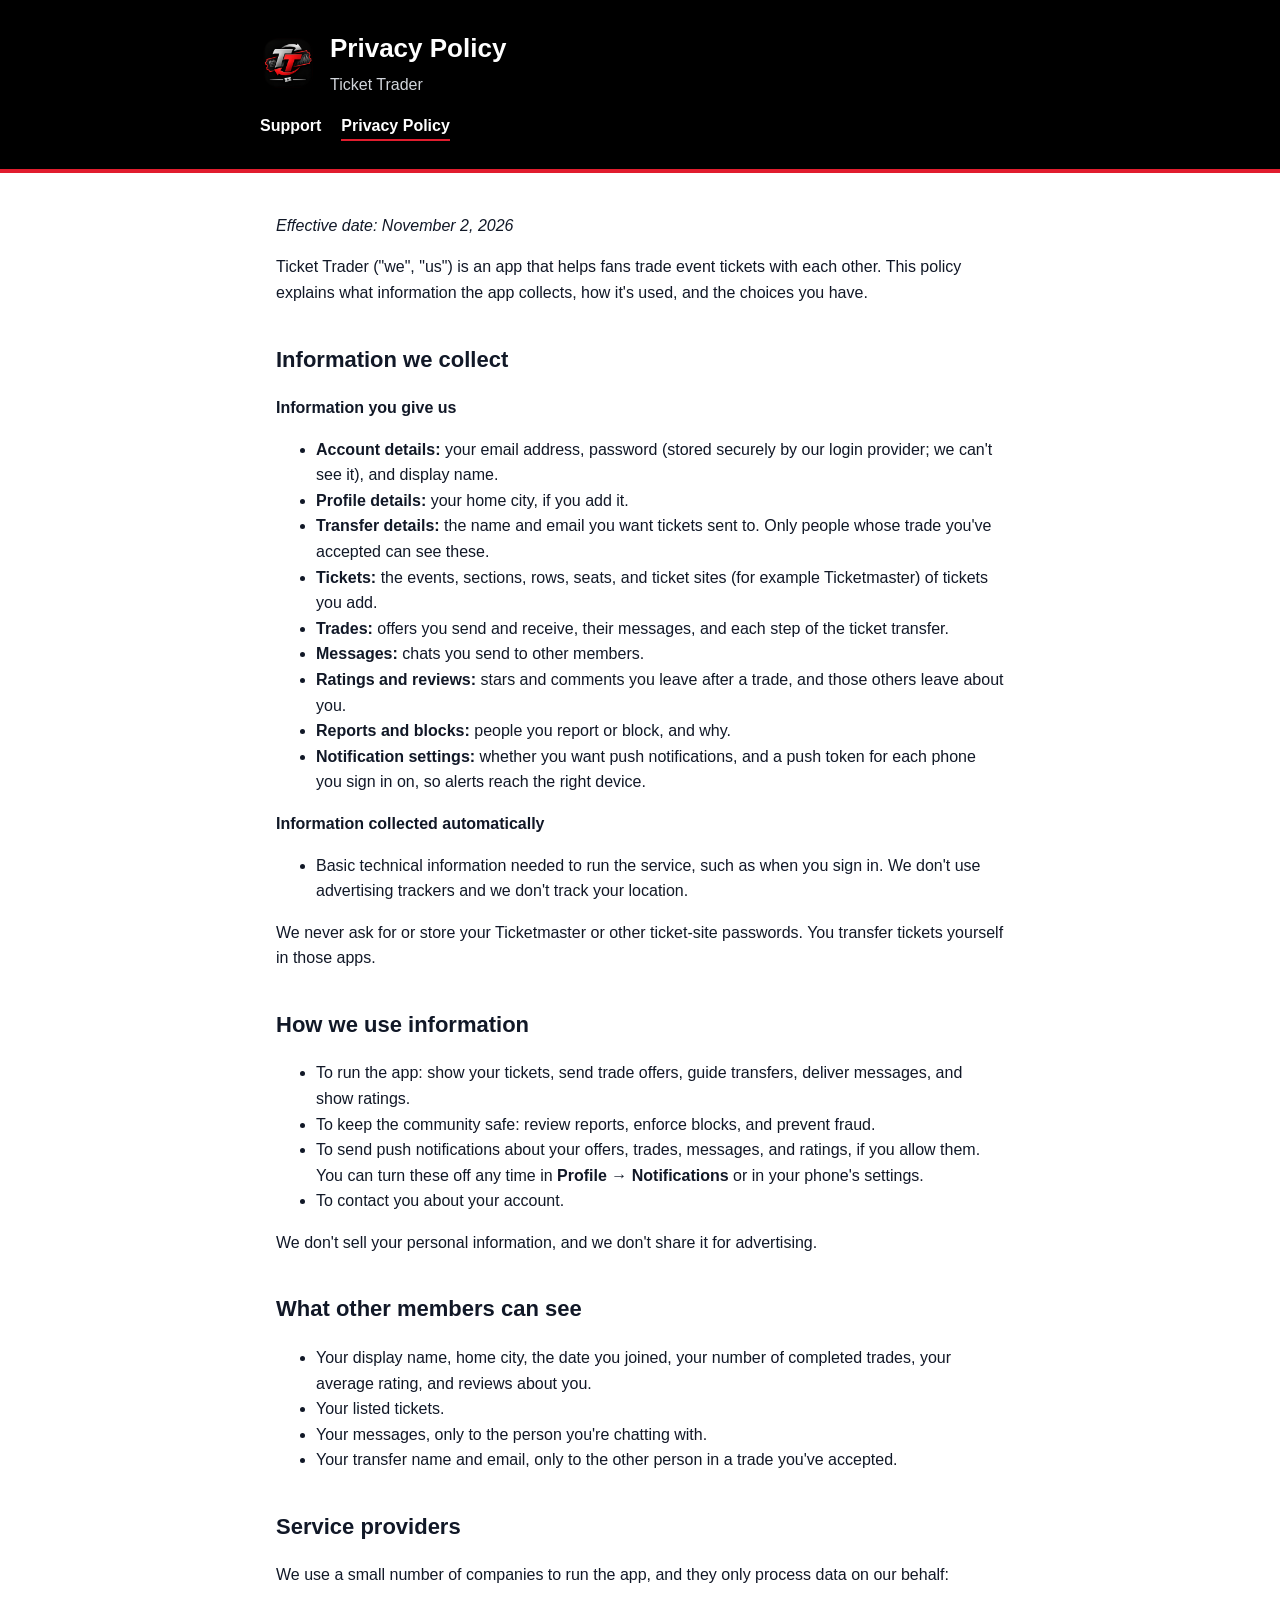
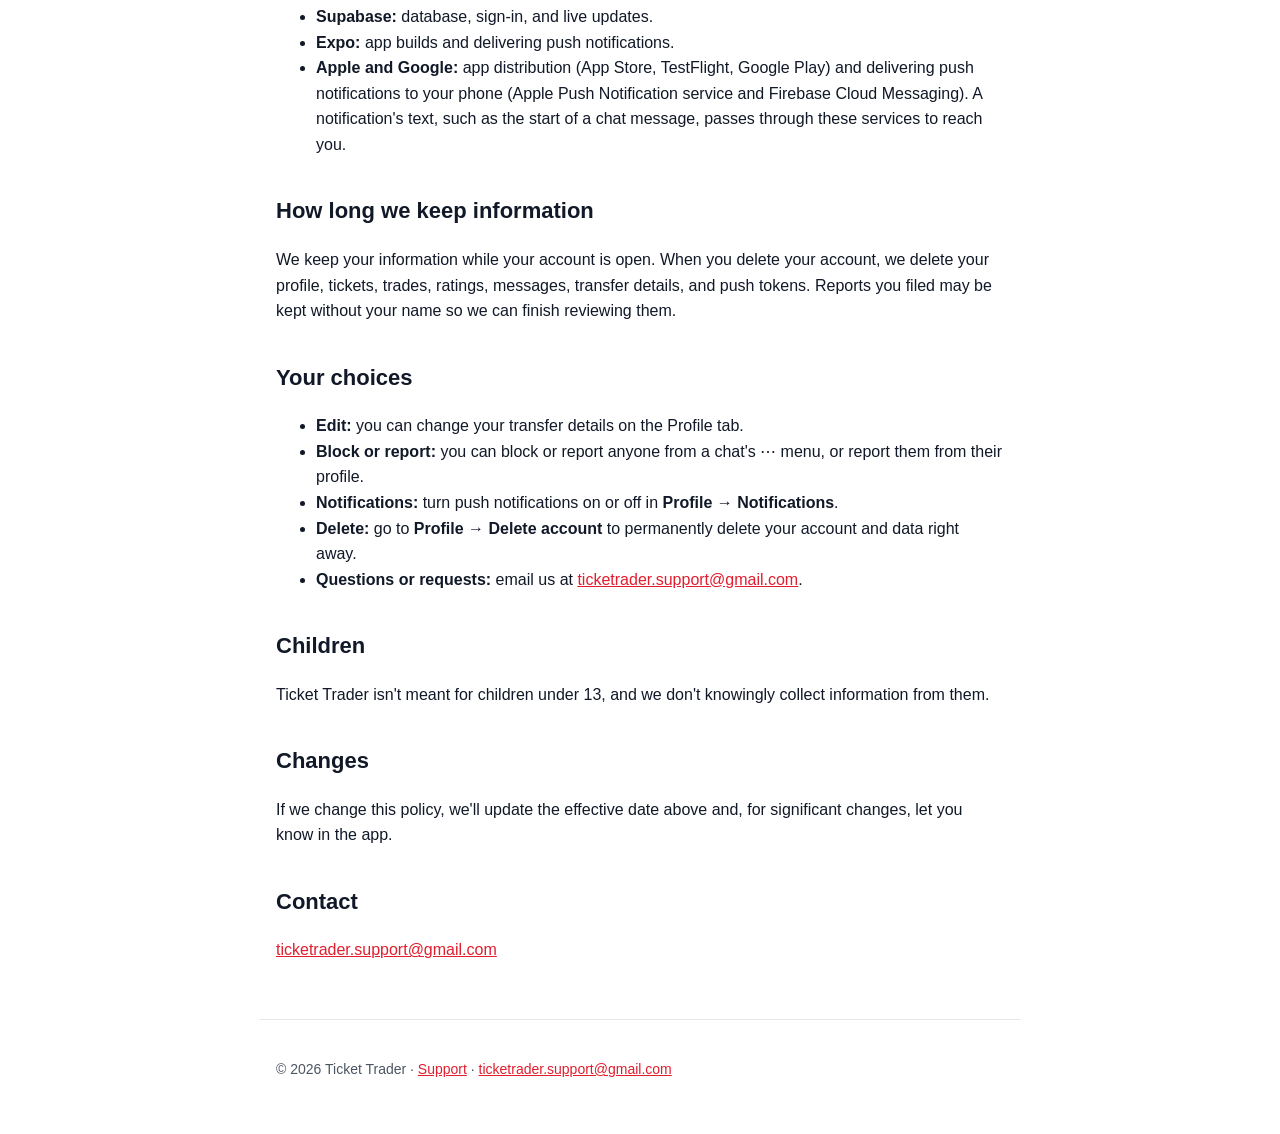
==== privacy.html @ a61f258d "Add files via upload" ====
<!doctype html>
<html lang="en">
<head>
  <meta charset="utf-8">
  <meta name="viewport" content="width=device-width, initial-scale=1">
  <title>Ticket Trader Privacy Policy</title>
  <meta name="description" content="How the Ticket Trader app collects, uses, and protects your information.">
  <link rel="icon" href="logo.png">
  <link rel="stylesheet" href="styles.css">
</head>
<body>
  <header>
    <div class="inner">
      <a class="brand" href="./">
        <img src="logo.png" alt="">
        <div>
          <h1>Privacy Policy</h1>
          <p>Ticket Trader</p>
        </div>
      </a>
      <nav>
        <a href="./">Support</a>
        <a href="privacy.html" aria-current="page">Privacy Policy</a>
      </nav>
    </div>
  </header>

  <main>
    <!-- Generated from docs/privacy-policy.md in the app repo. Edit that file, then regenerate this page. -->
    <p><em>Effective date: November 2, 2026</em></p>
    <p>Ticket Trader ("we", "us") is an app that helps fans trade event tickets with each other. This policy explains what information the app collects, how it's used, and the choices you have.</p>
    <h2>Information we collect</h2>
    <p><strong>Information you give us</strong></p>
    <ul>
      <li><strong>Account details:</strong> your email address, password (stored securely by our login provider; we can't see it), and display name.</li>
      <li><strong>Profile details:</strong> your home city, if you add it.</li>
      <li><strong>Transfer details:</strong> the name and email you want tickets sent to. Only people whose trade you've accepted can see these.</li>
      <li><strong>Tickets:</strong> the events, sections, rows, seats, and ticket sites (for example Ticketmaster) of tickets you add.</li>
      <li><strong>Trades:</strong> offers you send and receive, their messages, and each step of the ticket transfer.</li>
      <li><strong>Messages:</strong> chats you send to other members.</li>
      <li><strong>Ratings and reviews:</strong> stars and comments you leave after a trade, and those others leave about you.</li>
      <li><strong>Reports and blocks:</strong> people you report or block, and why.</li>
      <li><strong>Notification settings:</strong> whether you want push notifications, and a push token for each phone you sign in on, so alerts reach the right device.</li>
    </ul>
    <p><strong>Information collected automatically</strong></p>
    <ul>
      <li>Basic technical information needed to run the service, such as when you sign in. We don't use advertising trackers and we don't track your location.</li>
    </ul>
    <p>We never ask for or store your Ticketmaster or other ticket-site passwords. You transfer tickets yourself in those apps.</p>
    <h2>How we use information</h2>
    <ul>
      <li>To run the app: show your tickets, send trade offers, guide transfers, deliver messages, and show ratings.</li>
      <li>To keep the community safe: review reports, enforce blocks, and prevent fraud.</li>
      <li>To send push notifications about your offers, trades, messages, and ratings, if you allow them. You can turn these off any time in <strong>Profile → Notifications</strong> or in your phone's settings.</li>
      <li>To contact you about your account.</li>
    </ul>
    <p>We don't sell your personal information, and we don't share it for advertising.</p>
    <h2>What other members can see</h2>
    <ul>
      <li>Your display name, home city, the date you joined, your number of completed trades, your average rating, and reviews about you.</li>
      <li>Your listed tickets.</li>
      <li>Your messages, only to the person you're chatting with.</li>
      <li>Your transfer name and email, only to the other person in a trade you've accepted.</li>
    </ul>
    <h2>Service providers</h2>
    <p>We use a small number of companies to run the app, and they only process data on our behalf:</p>
    <ul>
      <li><strong>Supabase:</strong> database, sign-in, and live updates.</li>
      <li><strong>Expo:</strong> app builds and delivering push notifications.</li>
      <li><strong>Apple and Google:</strong> app distribution (App Store, TestFlight, Google Play) and delivering push notifications to your phone (Apple Push Notification service and Firebase Cloud Messaging). A notification's text, such as the start of a chat message, passes through these services to reach you.</li>
    </ul>
    <h2>How long we keep information</h2>
    <p>We keep your information while your account is open. When you delete your account, we delete your profile, tickets, trades, ratings, messages, transfer details, and push tokens. Reports you filed may be kept without your name so we can finish reviewing them.</p>
    <h2>Your choices</h2>
    <ul>
      <li><strong>Edit:</strong> you can change your transfer details on the Profile tab.</li>
      <li><strong>Block or report:</strong> you can block or report anyone from a chat's ⋯ menu, or report them from their profile.</li>
      <li><strong>Notifications:</strong> turn push notifications on or off in <strong>Profile → Notifications</strong>.</li>
      <li><strong>Delete:</strong> go to <strong>Profile → Delete account</strong> to permanently delete your account and data right away.</li>
      <li><strong>Questions or requests:</strong> email us at <span data-support-email>our support address</span>.</li>
    </ul>
    <h2>Children</h2>
    <p>Ticket Trader isn't meant for children under 13, and we don't knowingly collect information from them.</p>
    <h2>Changes</h2>
    <p>If we change this policy, we'll update the effective date above and, for significant changes, let you know in the app.</p>
    <h2>Contact</h2>
    <p><span data-support-email>our support address</span></p>
  </main>

  <footer>
    <p>© 2026 Ticket Trader · <a href="./">Support</a> · <span data-support-email>Contact us</span></p>
  </footer>

  <script src="contact.js"></script>
</body>
</html>
---- styles.css ----
:root {
  --red: #e11d2e;
  --text: #111827;
  --muted: #4b5563;
  --line: #e5e7eb;
  --card: #f5f7fa;
  --bg: #ffffff;
}

* { box-sizing: border-box; }

body {
  margin: 0;
  background: var(--bg);
  color: var(--text);
  font: 16px/1.6 -apple-system, BlinkMacSystemFont, 'Segoe UI', Roboto, Helvetica, Arial, sans-serif;
}

header {
  background: #000;
  color: #fff;
  padding: 28px 16px;
  border-bottom: 4px solid var(--red);
}

header .inner, main, footer { max-width: 760px; margin: 0 auto; }

header a { color: #fff; text-decoration: none; }
header .brand { display: flex; align-items: center; gap: 14px; }
header img { width: 56px; height: 56px; border-radius: 12px; }
header h1 { margin: 0; font-size: 26px; }
header p { margin: 2px 0 0; color: #d1d5db; }

nav { margin-top: 16px; display: flex; gap: 20px; flex-wrap: wrap; }
nav a { color: #fff; font-weight: 600; border-bottom: 2px solid transparent; }
nav a[aria-current='page'] { border-bottom-color: var(--red); }

main { padding: 24px 16px 8px; }
h2 { margin-top: 36px; font-size: 22px; }
h3 { margin: 0 0 4px; font-size: 17px; }
a { color: var(--red); }

.card { background: var(--card); border-radius: 14px; padding: 16px 18px; margin: 12px 0; }
.card p { margin: 4px 0 0; color: var(--muted); }
.steps { padding-left: 20px; }
.steps li { margin-bottom: 6px; }
.muted { color: var(--muted); }

footer { padding: 24px 16px 40px; color: var(--muted); font-size: 14px; border-top: 1px solid var(--line); margin-top: 32px; }
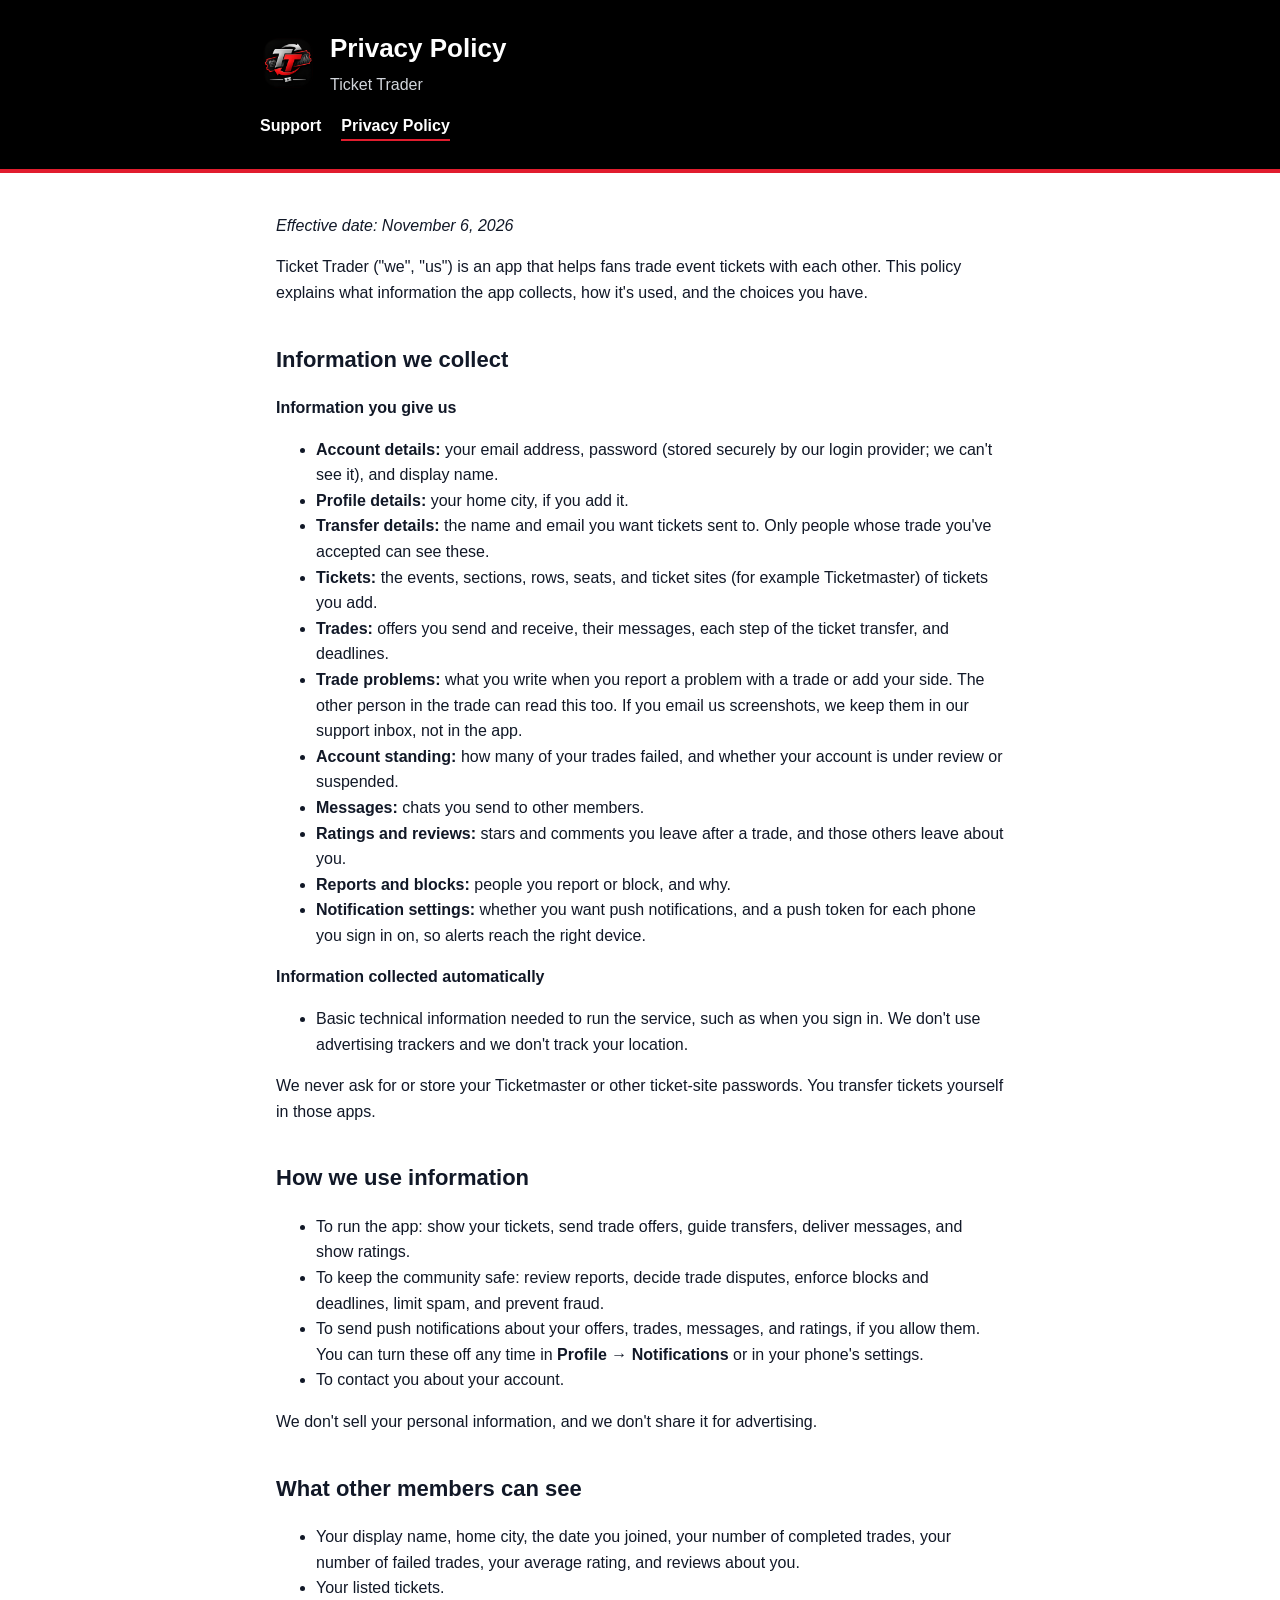
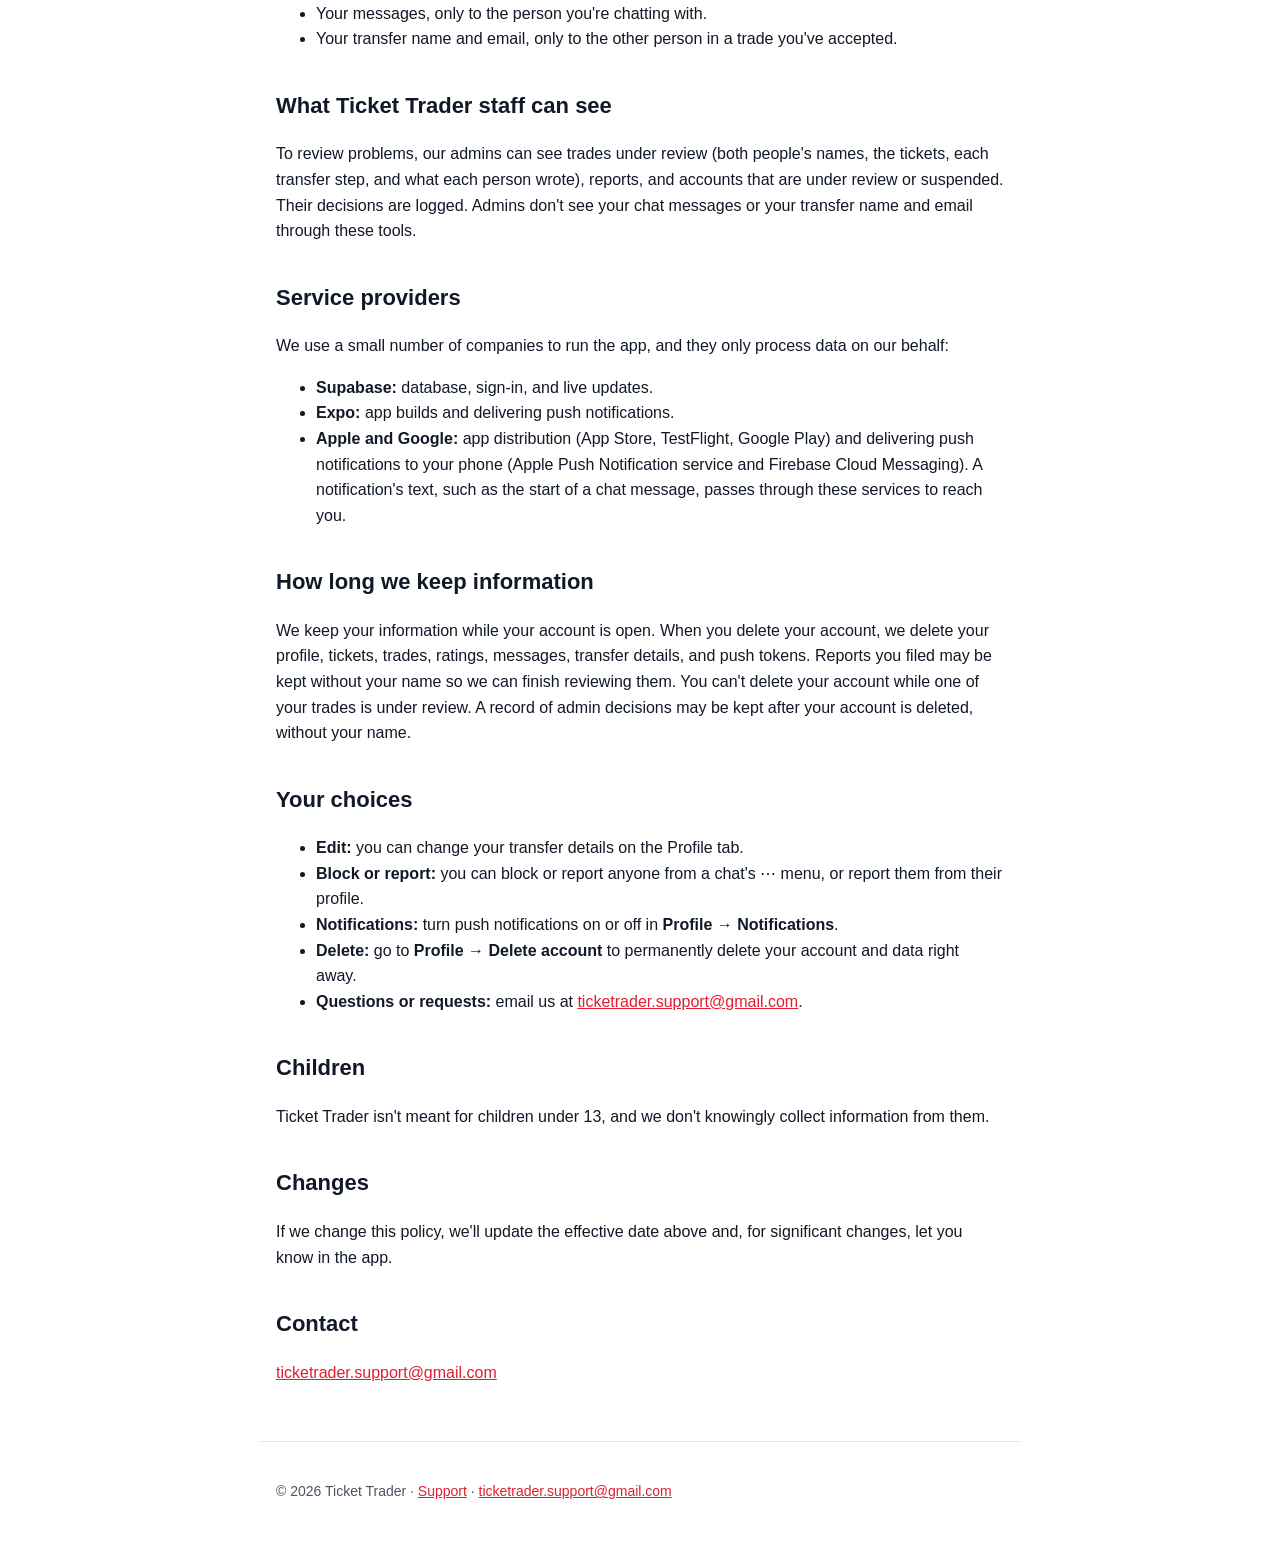
==== commit 02cb8114: "Add files via upload" ====
--- a/privacy.html
+++ b/privacy.html
@@ -27,7 +27,7 @@
 
   <main>
     <!-- Generated from docs/privacy-policy.md in the app repo. Edit that file, then regenerate this page. -->
-    <p><em>Effective date: November 2, 2026</em></p>
+    <p><em>Effective date: November 6, 2026</em></p>
     <p>Ticket Trader ("we", "us") is an app that helps fans trade event tickets with each other. This policy explains what information the app collects, how it's used, and the choices you have.</p>
     <h2>Information we collect</h2>
     <p><strong>Information you give us</strong></p>
@@ -36,7 +36,9 @@
       <li><strong>Profile details:</strong> your home city, if you add it.</li>
       <li><strong>Transfer details:</strong> the name and email you want tickets sent to. Only people whose trade you've accepted can see these.</li>
       <li><strong>Tickets:</strong> the events, sections, rows, seats, and ticket sites (for example Ticketmaster) of tickets you add.</li>
-      <li><strong>Trades:</strong> offers you send and receive, their messages, and each step of the ticket transfer.</li>
+      <li><strong>Trades:</strong> offers you send and receive, their messages, each step of the ticket transfer, and deadlines.</li>
+      <li><strong>Trade problems:</strong> what you write when you report a problem with a trade or add your side. The other person in the trade can read this too. If you email us screenshots, we keep them in our support inbox, not in the app.</li>
+      <li><strong>Account standing:</strong> how many of your trades failed, and whether your account is under review or suspended.</li>
       <li><strong>Messages:</strong> chats you send to other members.</li>
       <li><strong>Ratings and reviews:</strong> stars and comments you leave after a trade, and those others leave about you.</li>
       <li><strong>Reports and blocks:</strong> people you report or block, and why.</li>
@@ -50,18 +52,20 @@
     <h2>How we use information</h2>
     <ul>
       <li>To run the app: show your tickets, send trade offers, guide transfers, deliver messages, and show ratings.</li>
-      <li>To keep the community safe: review reports, enforce blocks, and prevent fraud.</li>
+      <li>To keep the community safe: review reports, decide trade disputes, enforce blocks and deadlines, limit spam, and prevent fraud.</li>
       <li>To send push notifications about your offers, trades, messages, and ratings, if you allow them. You can turn these off any time in <strong>Profile → Notifications</strong> or in your phone's settings.</li>
       <li>To contact you about your account.</li>
     </ul>
     <p>We don't sell your personal information, and we don't share it for advertising.</p>
     <h2>What other members can see</h2>
     <ul>
-      <li>Your display name, home city, the date you joined, your number of completed trades, your average rating, and reviews about you.</li>
+      <li>Your display name, home city, the date you joined, your number of completed trades, your number of failed trades, your average rating, and reviews about you.</li>
       <li>Your listed tickets.</li>
       <li>Your messages, only to the person you're chatting with.</li>
       <li>Your transfer name and email, only to the other person in a trade you've accepted.</li>
     </ul>
+    <h2>What Ticket Trader staff can see</h2>
+    <p>To review problems, our admins can see trades under review (both people's names, the tickets, each transfer step, and what each person wrote), reports, and accounts that are under review or suspended. Their decisions are logged. Admins don't see your chat messages or your transfer name and email through these tools.</p>
     <h2>Service providers</h2>
     <p>We use a small number of companies to run the app, and they only process data on our behalf:</p>
     <ul>
@@ -70,7 +74,7 @@
       <li><strong>Apple and Google:</strong> app distribution (App Store, TestFlight, Google Play) and delivering push notifications to your phone (Apple Push Notification service and Firebase Cloud Messaging). A notification's text, such as the start of a chat message, passes through these services to reach you.</li>
     </ul>
     <h2>How long we keep information</h2>
-    <p>We keep your information while your account is open. When you delete your account, we delete your profile, tickets, trades, ratings, messages, transfer details, and push tokens. Reports you filed may be kept without your name so we can finish reviewing them.</p>
+    <p>We keep your information while your account is open. When you delete your account, we delete your profile, tickets, trades, ratings, messages, transfer details, and push tokens. Reports you filed may be kept without your name so we can finish reviewing them. You can't delete your account while one of your trades is under review. A record of admin decisions may be kept after your account is deleted, without your name.</p>
     <h2>Your choices</h2>
     <ul>
       <li><strong>Edit:</strong> you can change your transfer details on the Profile tab.</li>
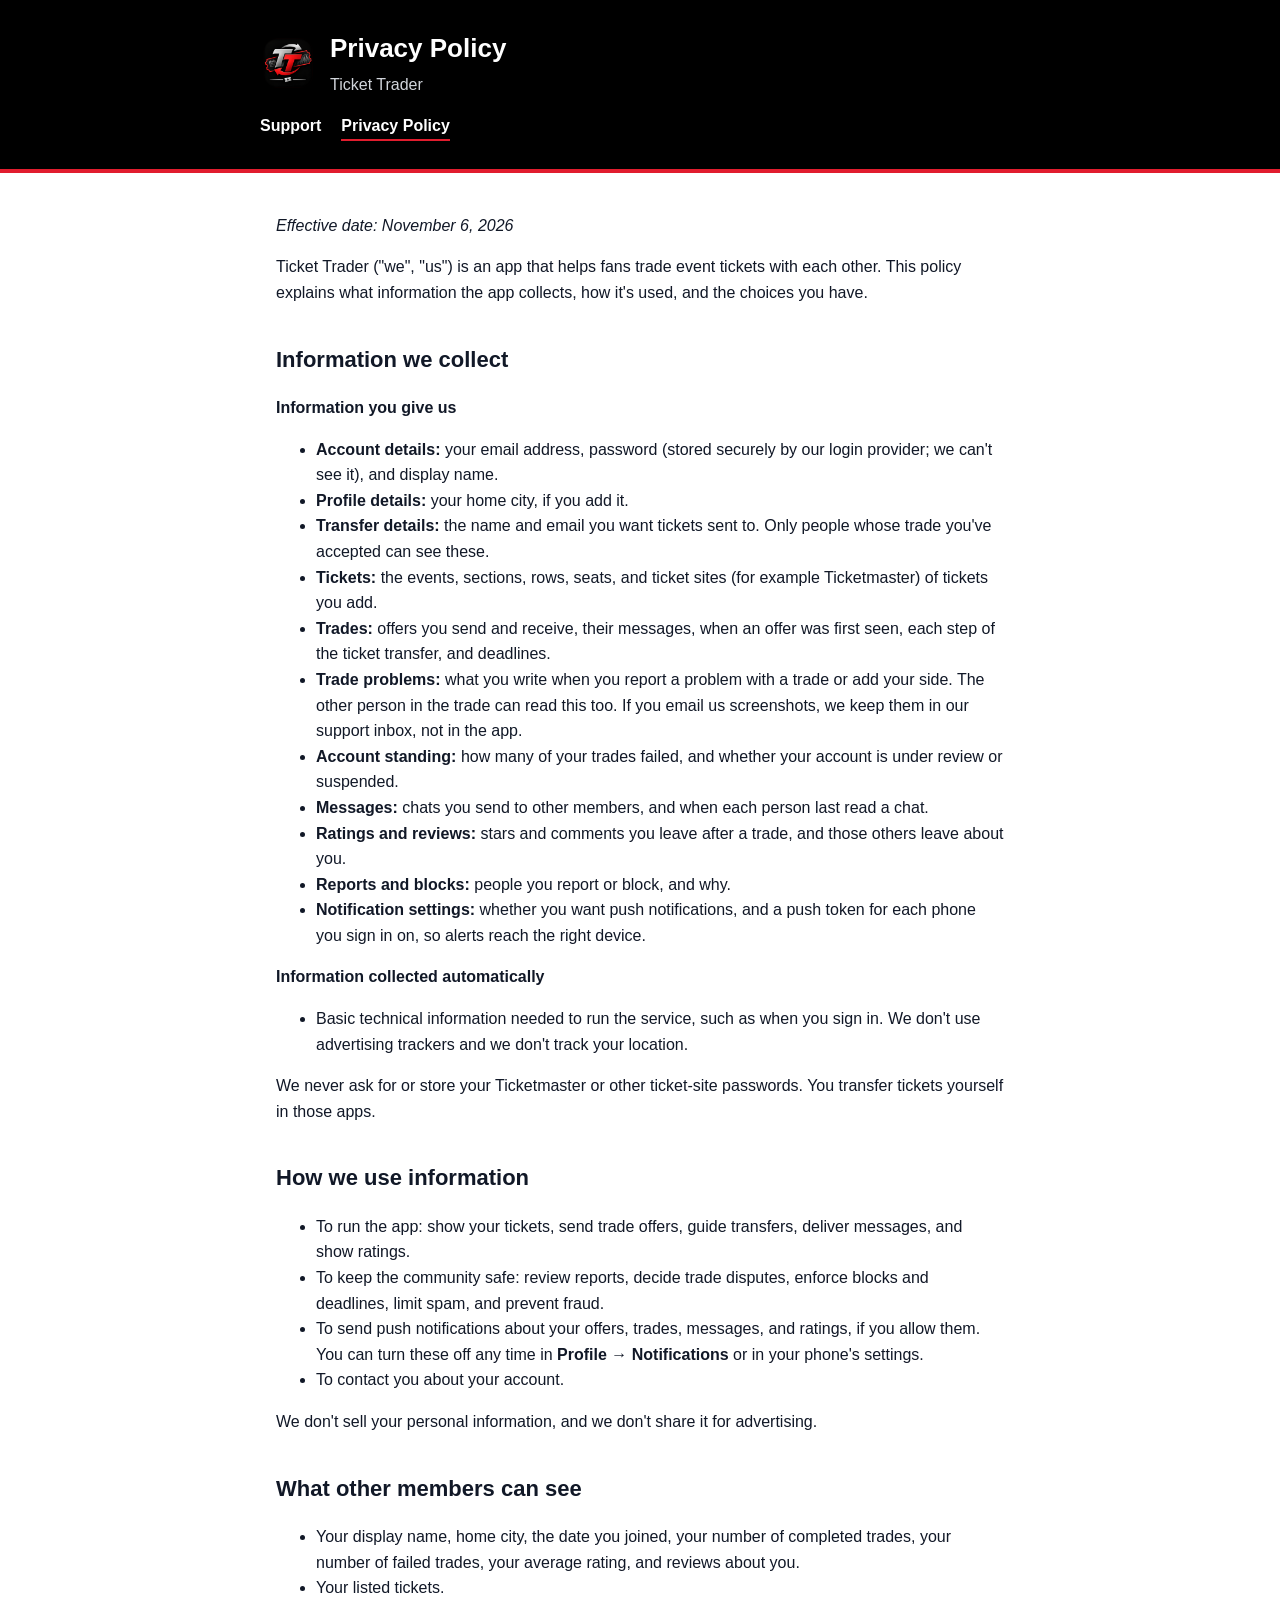
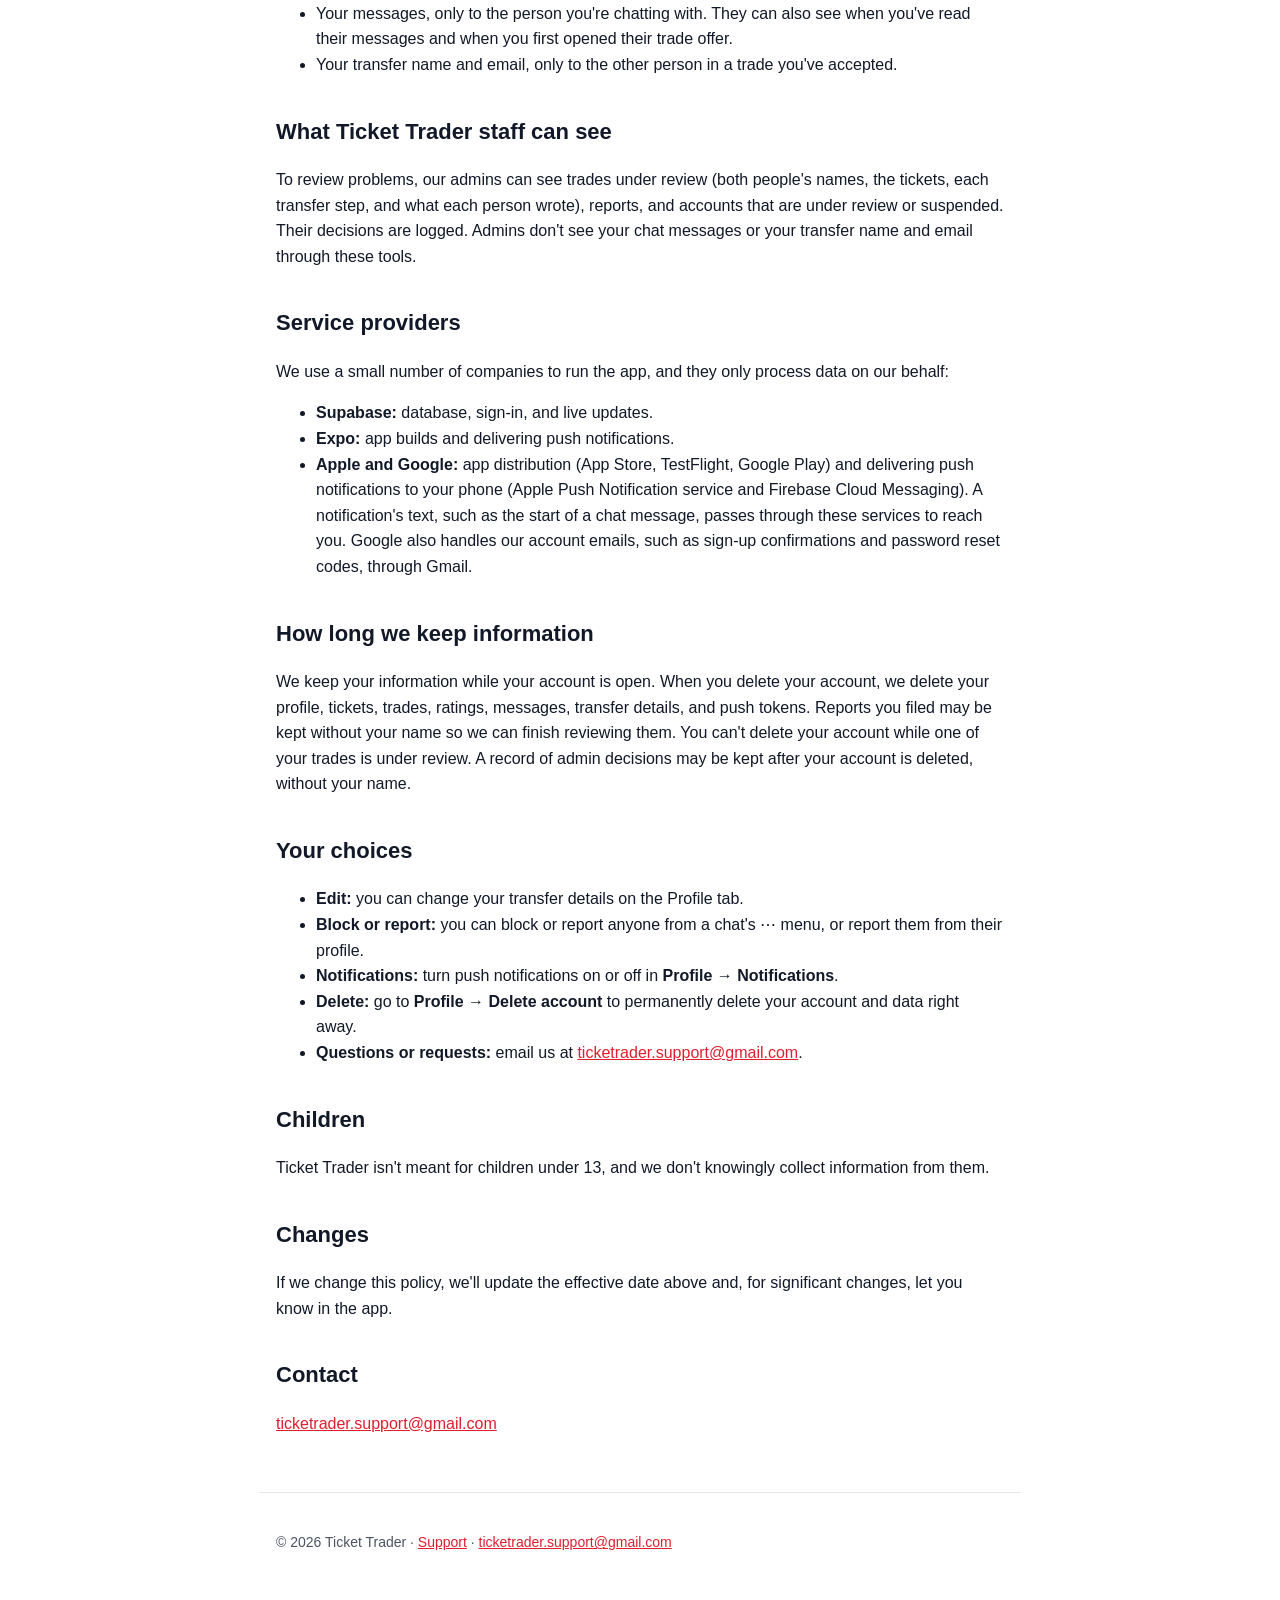
==== commit e1800216: "Add files via upload" ====
--- a/privacy.html
+++ b/privacy.html
@@ -36,10 +36,10 @@
       <li><strong>Profile details:</strong> your home city, if you add it.</li>
       <li><strong>Transfer details:</strong> the name and email you want tickets sent to. Only people whose trade you've accepted can see these.</li>
       <li><strong>Tickets:</strong> the events, sections, rows, seats, and ticket sites (for example Ticketmaster) of tickets you add.</li>
-      <li><strong>Trades:</strong> offers you send and receive, their messages, each step of the ticket transfer, and deadlines.</li>
+      <li><strong>Trades:</strong> offers you send and receive, their messages, when an offer was first seen, each step of the ticket transfer, and deadlines.</li>
       <li><strong>Trade problems:</strong> what you write when you report a problem with a trade or add your side. The other person in the trade can read this too. If you email us screenshots, we keep them in our support inbox, not in the app.</li>
       <li><strong>Account standing:</strong> how many of your trades failed, and whether your account is under review or suspended.</li>
-      <li><strong>Messages:</strong> chats you send to other members.</li>
+      <li><strong>Messages:</strong> chats you send to other members, and when each person last read a chat.</li>
       <li><strong>Ratings and reviews:</strong> stars and comments you leave after a trade, and those others leave about you.</li>
       <li><strong>Reports and blocks:</strong> people you report or block, and why.</li>
       <li><strong>Notification settings:</strong> whether you want push notifications, and a push token for each phone you sign in on, so alerts reach the right device.</li>
@@ -61,7 +61,7 @@
     <ul>
       <li>Your display name, home city, the date you joined, your number of completed trades, your number of failed trades, your average rating, and reviews about you.</li>
       <li>Your listed tickets.</li>
-      <li>Your messages, only to the person you're chatting with.</li>
+      <li>Your messages, only to the person you're chatting with. They can also see when you've read their messages and when you first opened their trade offer.</li>
       <li>Your transfer name and email, only to the other person in a trade you've accepted.</li>
     </ul>
     <h2>What Ticket Trader staff can see</h2>
@@ -71,7 +71,7 @@
     <ul>
       <li><strong>Supabase:</strong> database, sign-in, and live updates.</li>
       <li><strong>Expo:</strong> app builds and delivering push notifications.</li>
-      <li><strong>Apple and Google:</strong> app distribution (App Store, TestFlight, Google Play) and delivering push notifications to your phone (Apple Push Notification service and Firebase Cloud Messaging). A notification's text, such as the start of a chat message, passes through these services to reach you.</li>
+      <li><strong>Apple and Google:</strong> app distribution (App Store, TestFlight, Google Play) and delivering push notifications to your phone (Apple Push Notification service and Firebase Cloud Messaging). A notification's text, such as the start of a chat message, passes through these services to reach you. Google also handles our account emails, such as sign-up confirmations and password reset codes, through Gmail.</li>
     </ul>
     <h2>How long we keep information</h2>
     <p>We keep your information while your account is open. When you delete your account, we delete your profile, tickets, trades, ratings, messages, transfer details, and push tokens. Reports you filed may be kept without your name so we can finish reviewing them. You can't delete your account while one of your trades is under review. A record of admin decisions may be kept after your account is deleted, without your name.</p>
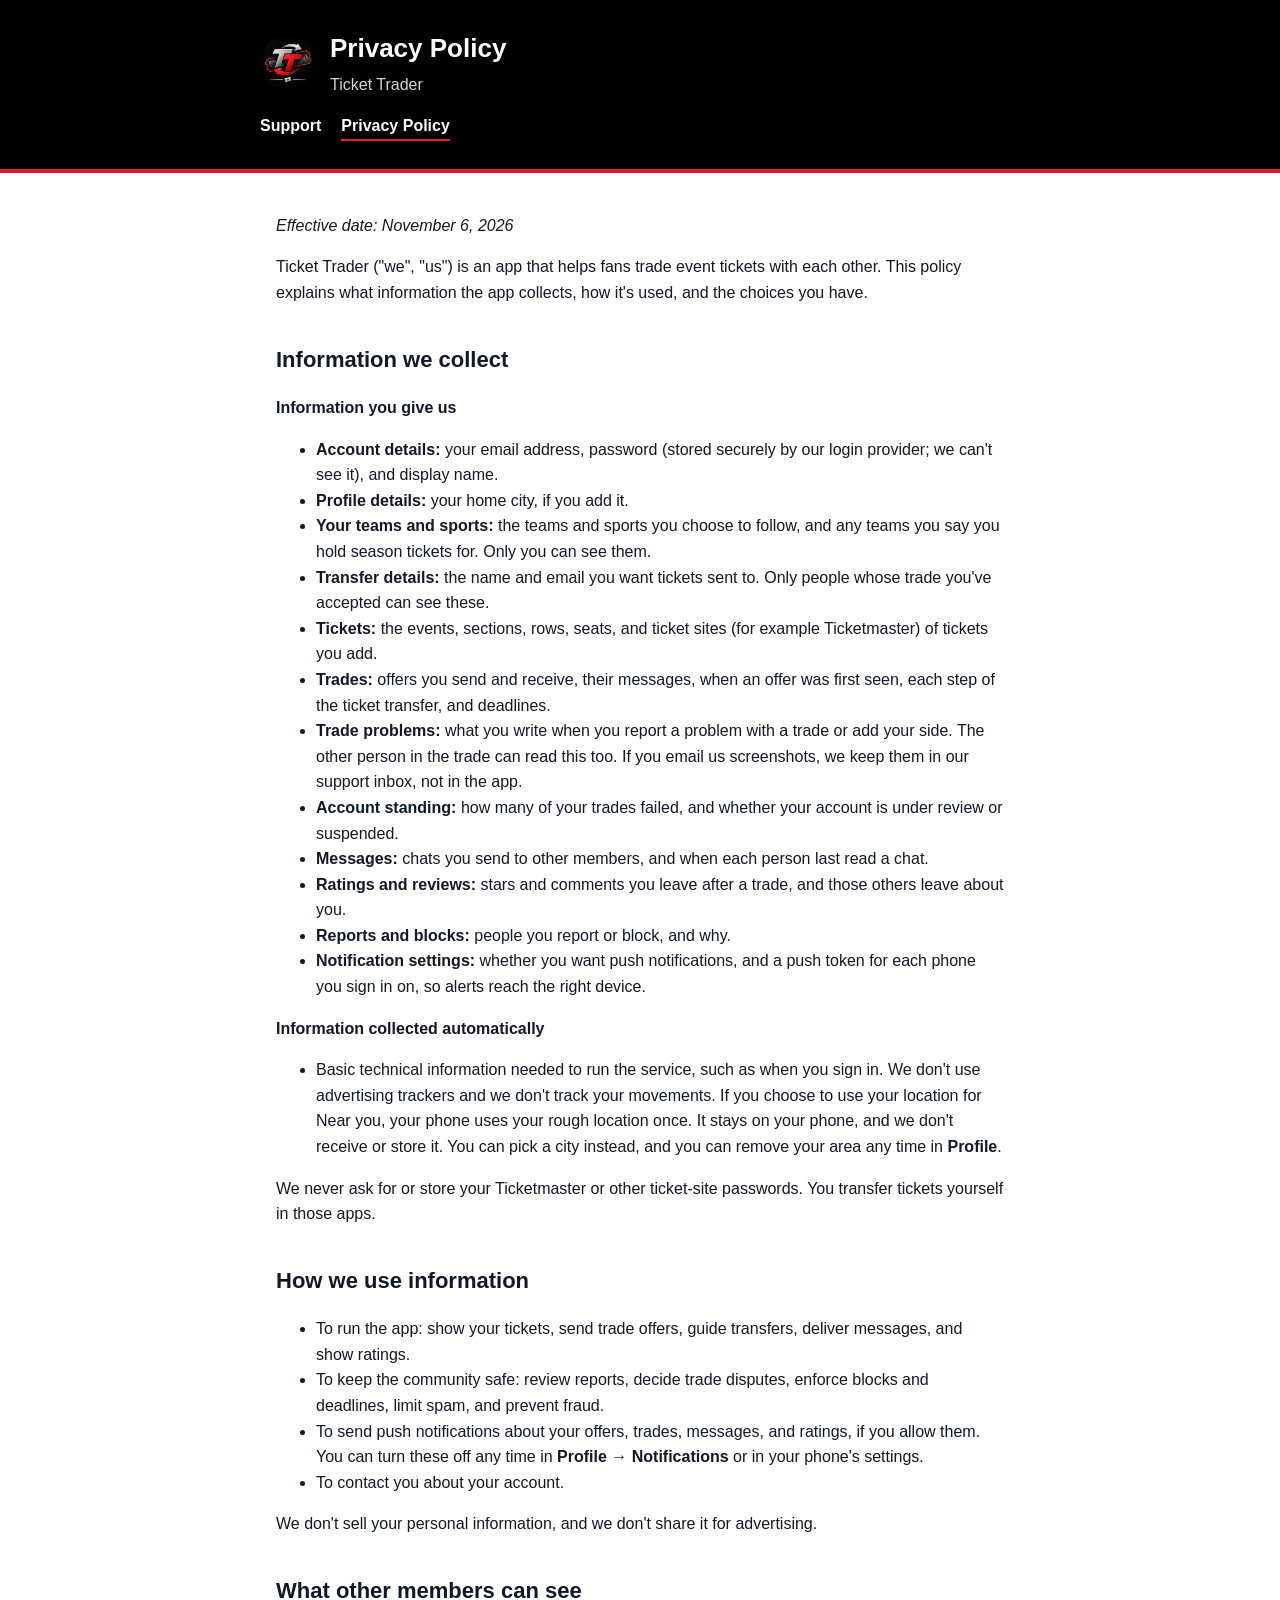
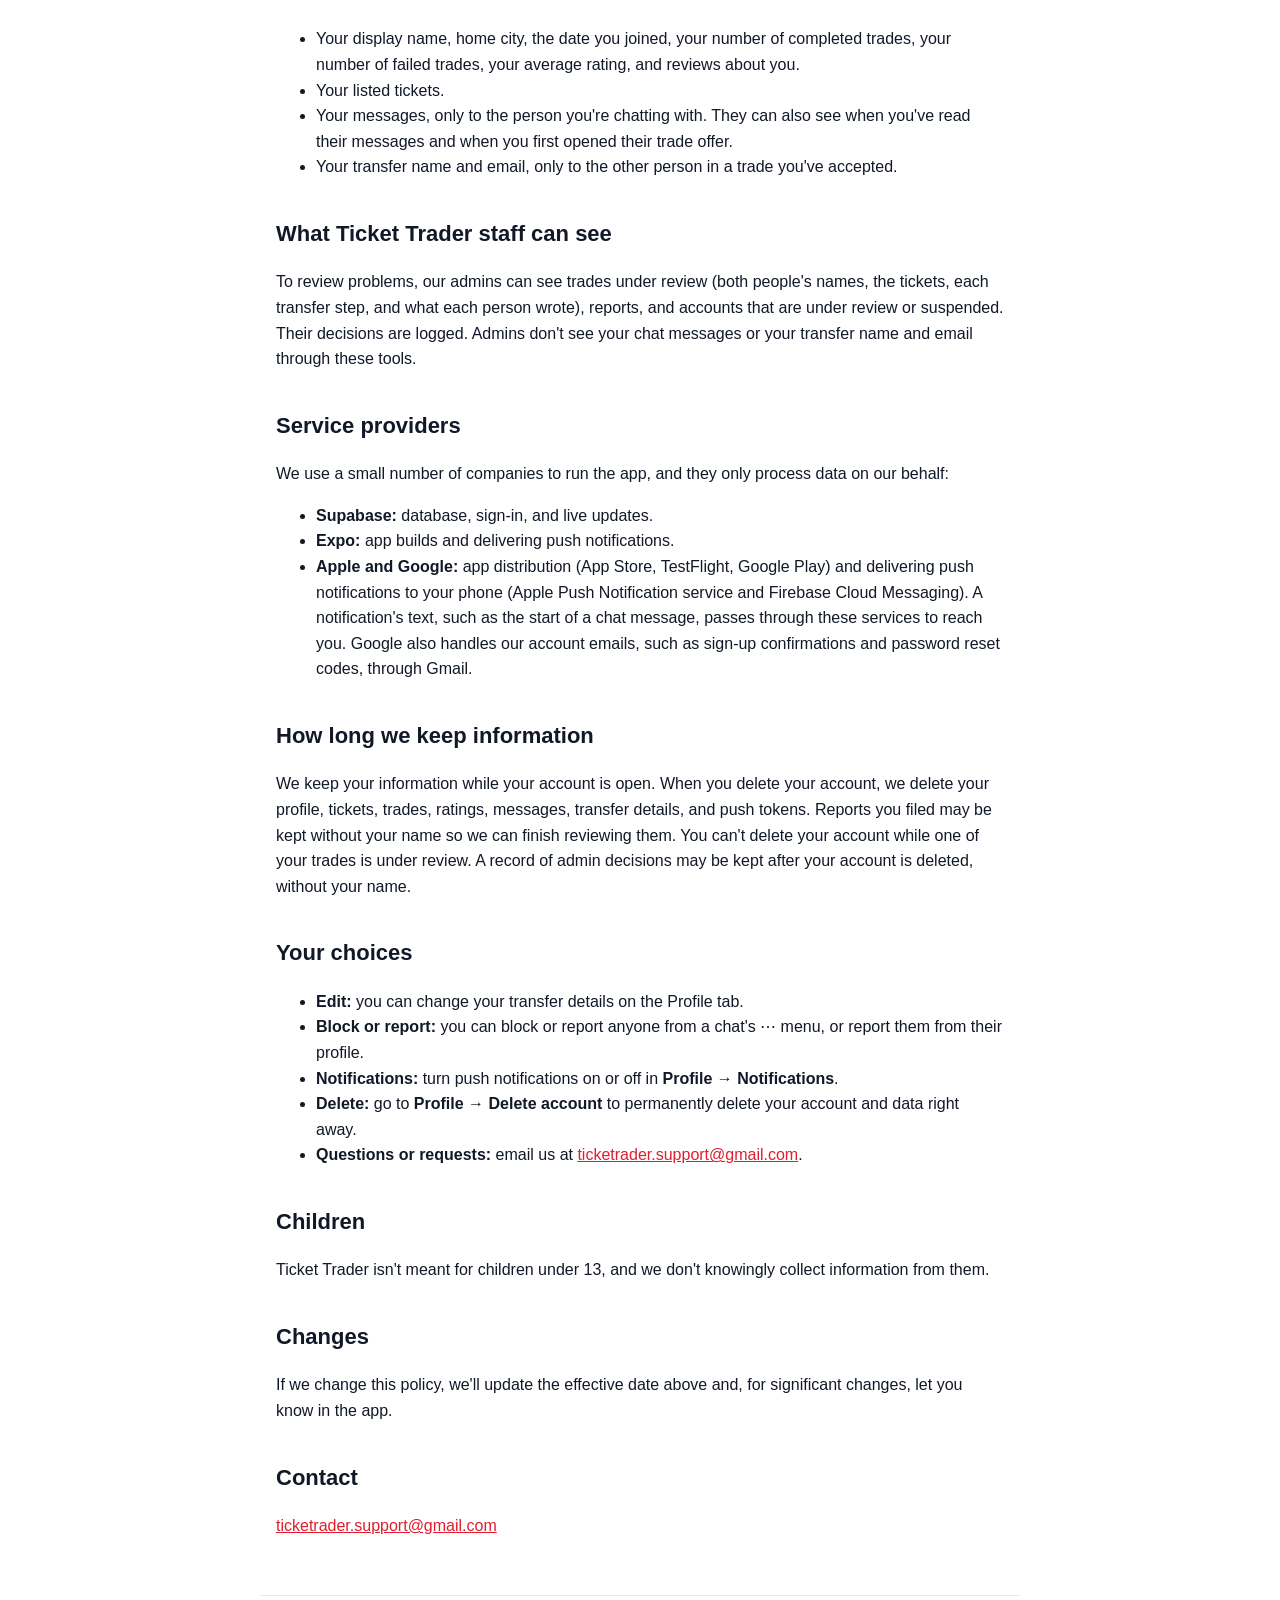
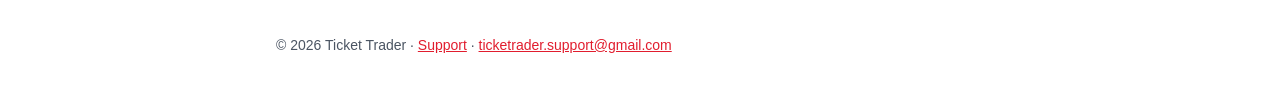
==== commit 7472e3f4: "Add files via upload" ====
--- a/privacy.html
+++ b/privacy.html
@@ -34,6 +34,7 @@
     <ul>
       <li><strong>Account details:</strong> your email address, password (stored securely by our login provider; we can't see it), and display name.</li>
       <li><strong>Profile details:</strong> your home city, if you add it.</li>
+      <li><strong>Your teams and sports:</strong> the teams and sports you choose to follow, and any teams you say you hold season tickets for. Only you can see them.</li>
       <li><strong>Transfer details:</strong> the name and email you want tickets sent to. Only people whose trade you've accepted can see these.</li>
       <li><strong>Tickets:</strong> the events, sections, rows, seats, and ticket sites (for example Ticketmaster) of tickets you add.</li>
       <li><strong>Trades:</strong> offers you send and receive, their messages, when an offer was first seen, each step of the ticket transfer, and deadlines.</li>
@@ -46,7 +47,7 @@
     </ul>
     <p><strong>Information collected automatically</strong></p>
     <ul>
-      <li>Basic technical information needed to run the service, such as when you sign in. We don't use advertising trackers and we don't track your location.</li>
+      <li>Basic technical information needed to run the service, such as when you sign in. We don't use advertising trackers and we don't track your movements. If you choose to use your location for Near you, your phone uses your rough location once. It stays on your phone, and we don't receive or store it. You can pick a city instead, and you can remove your area any time in <strong>Profile</strong>.</li>
     </ul>
     <p>We never ask for or store your Ticketmaster or other ticket-site passwords. You transfer tickets yourself in those apps.</p>
     <h2>How we use information</h2>
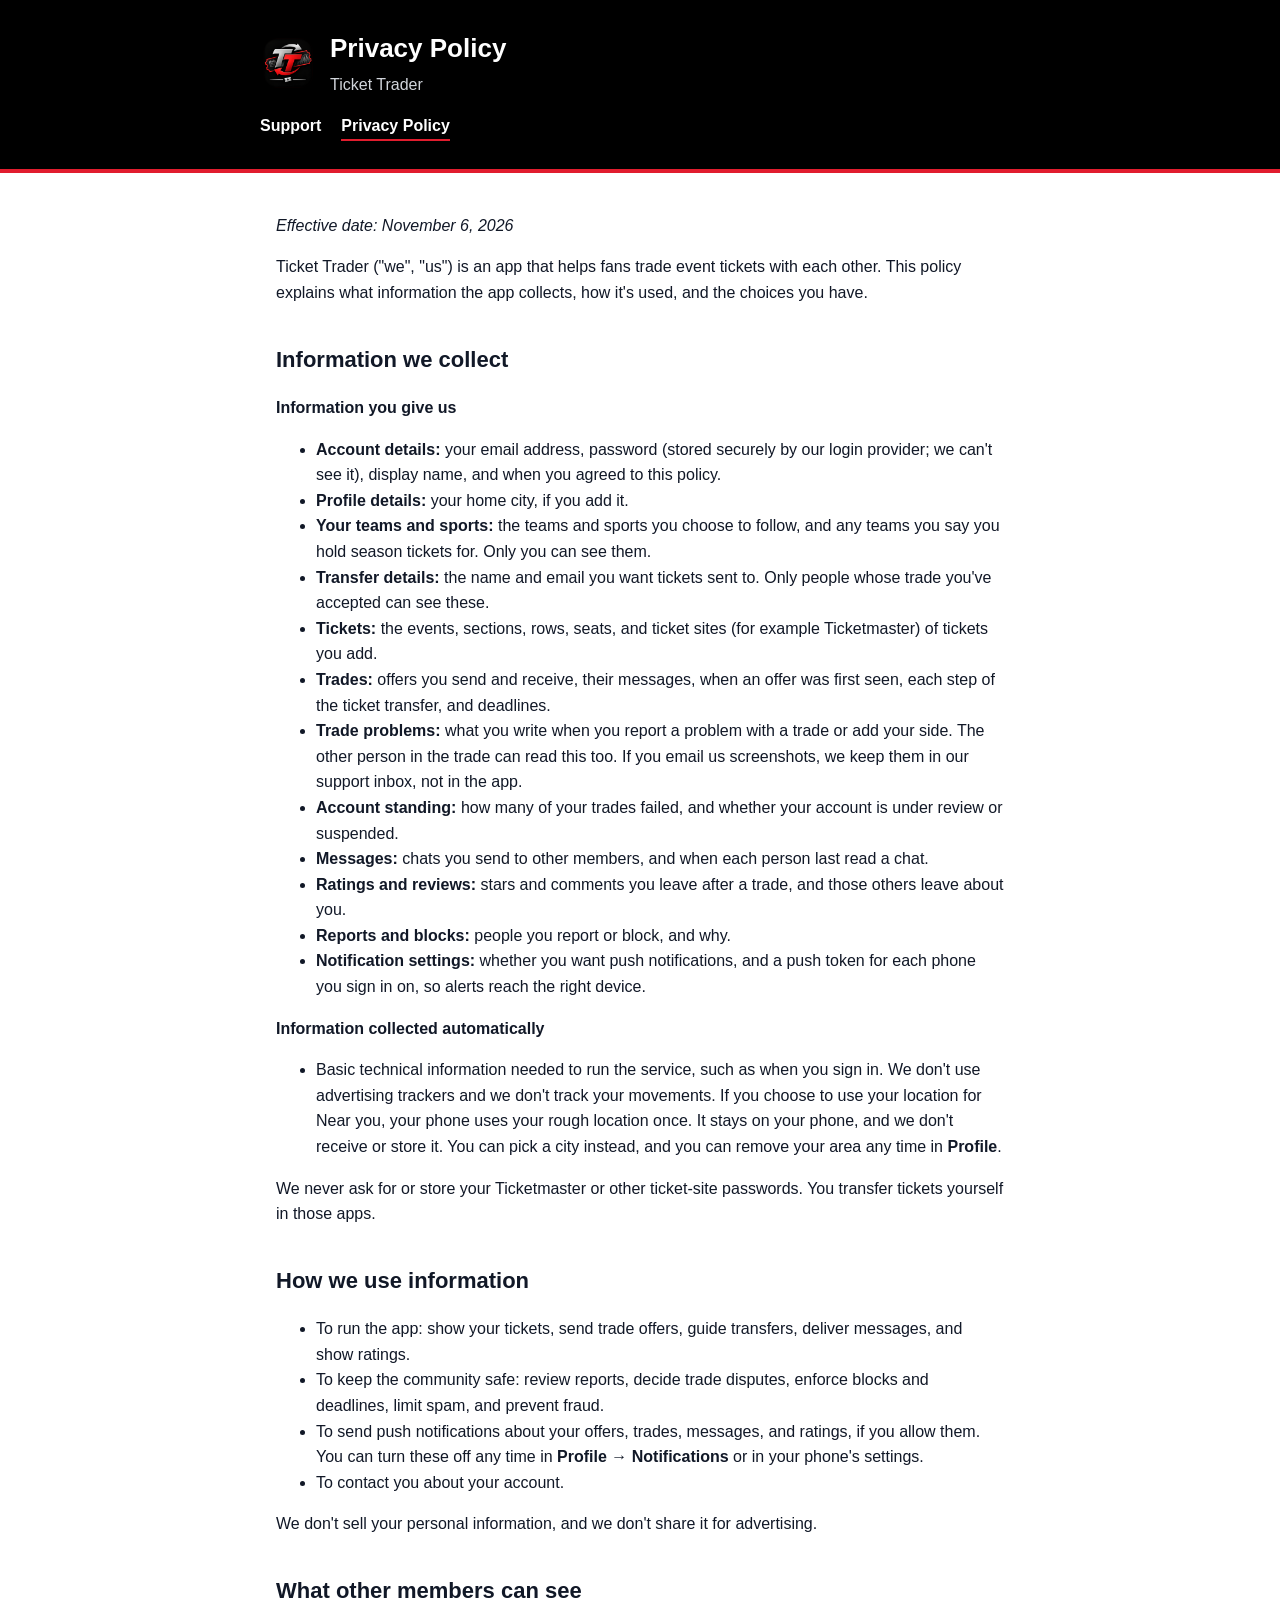
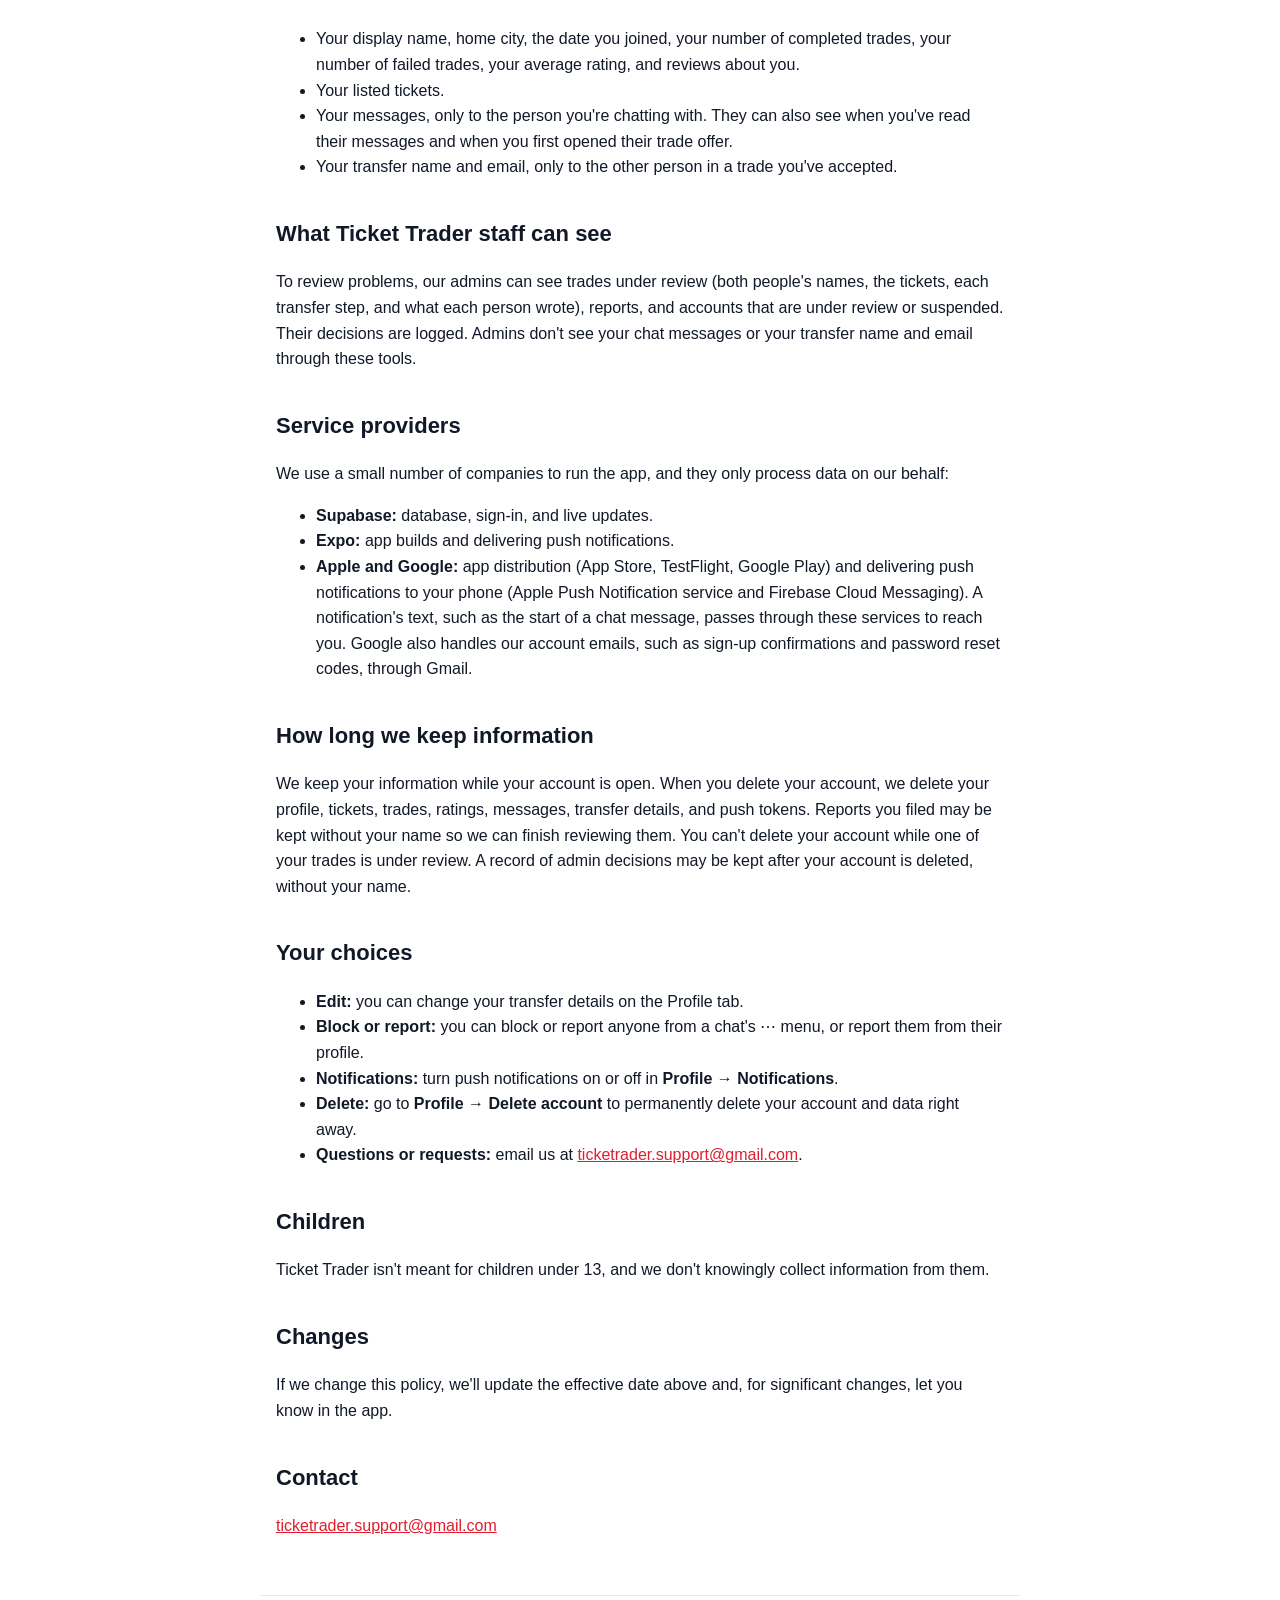
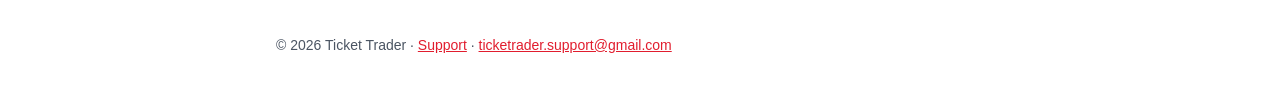
==== commit c8eb1043: "Add files via upload" ====
--- a/privacy.html
+++ b/privacy.html
@@ -32,7 +32,7 @@
     <h2>Information we collect</h2>
     <p><strong>Information you give us</strong></p>
     <ul>
-      <li><strong>Account details:</strong> your email address, password (stored securely by our login provider; we can't see it), and display name.</li>
+      <li><strong>Account details:</strong> your email address, password (stored securely by our login provider; we can't see it), display name, and when you agreed to this policy.</li>
       <li><strong>Profile details:</strong> your home city, if you add it.</li>
       <li><strong>Your teams and sports:</strong> the teams and sports you choose to follow, and any teams you say you hold season tickets for. Only you can see them.</li>
       <li><strong>Transfer details:</strong> the name and email you want tickets sent to. Only people whose trade you've accepted can see these.</li>
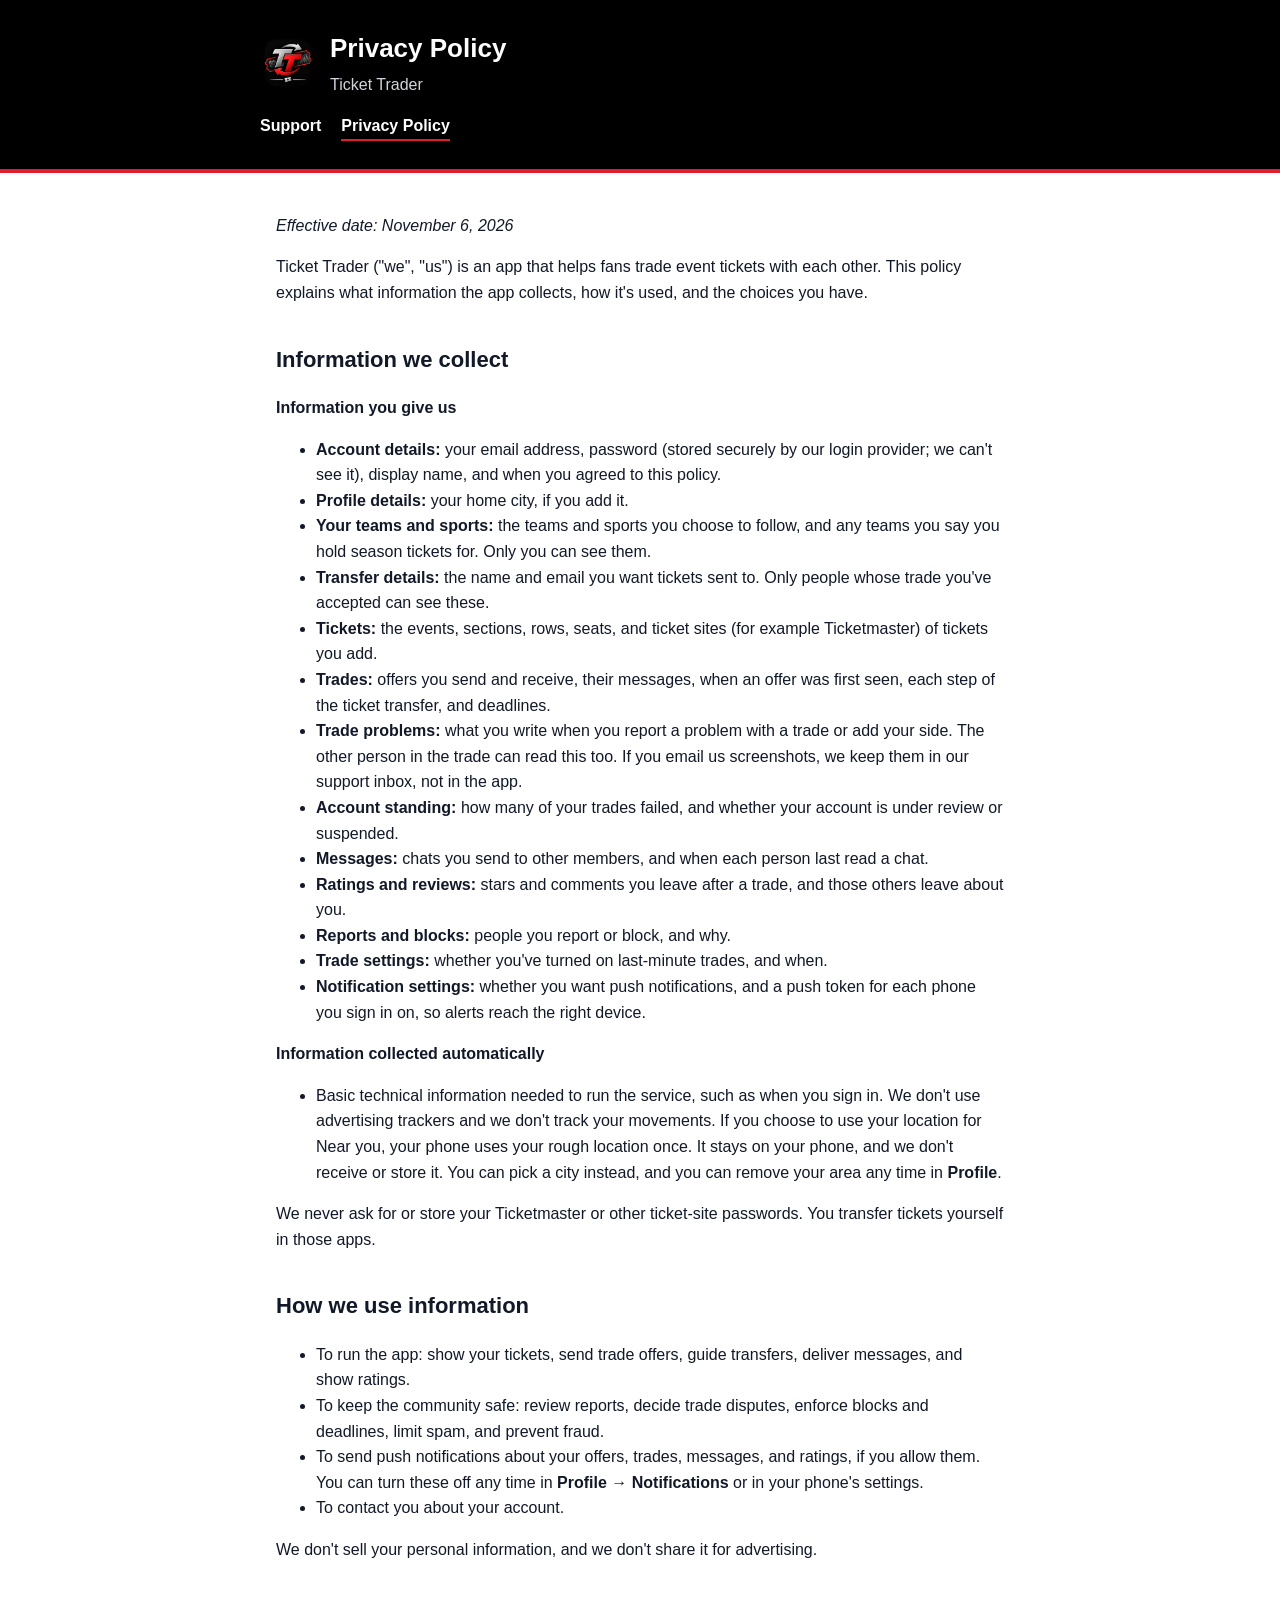
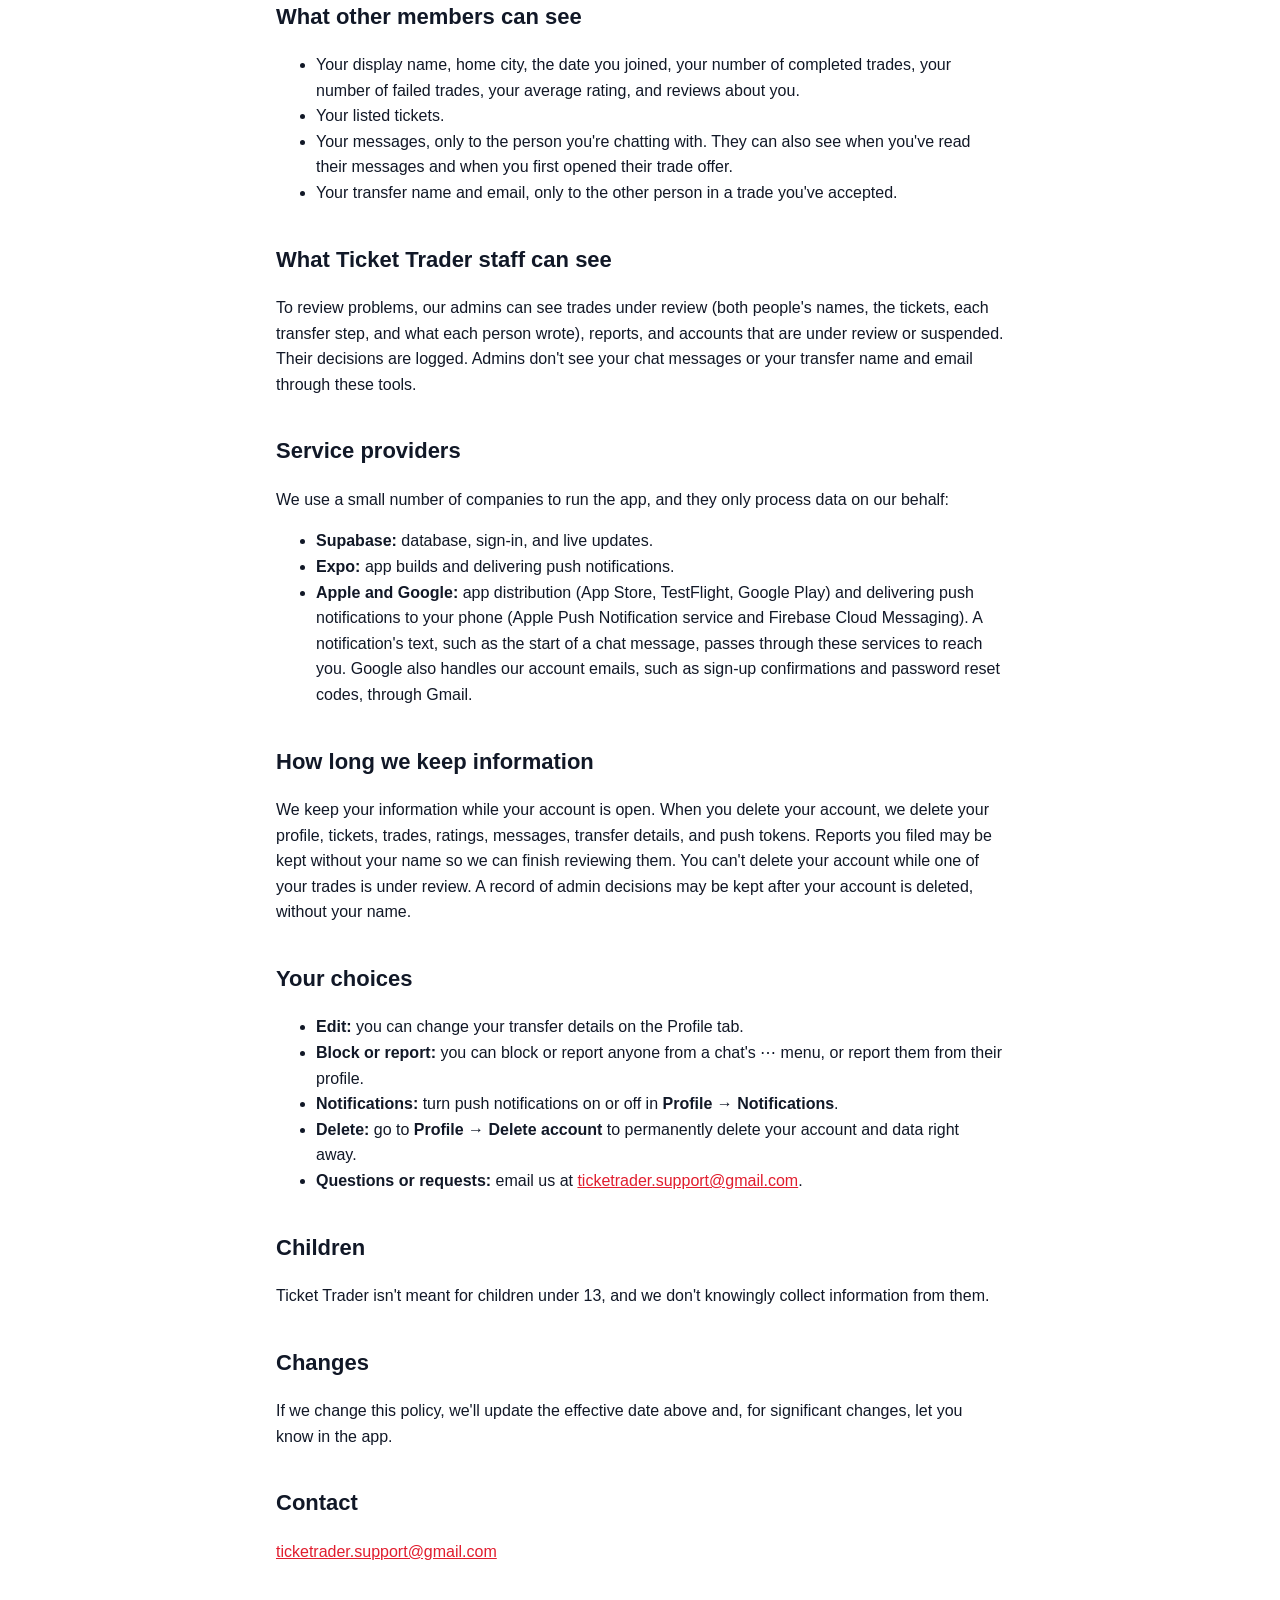
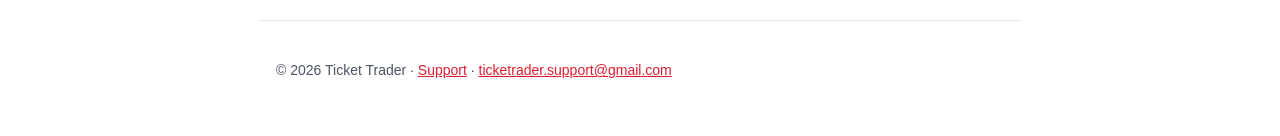
==== commit 33798978: "Add files via upload" ====
--- a/privacy.html
+++ b/privacy.html
@@ -43,6 +43,7 @@
       <li><strong>Messages:</strong> chats you send to other members, and when each person last read a chat.</li>
       <li><strong>Ratings and reviews:</strong> stars and comments you leave after a trade, and those others leave about you.</li>
       <li><strong>Reports and blocks:</strong> people you report or block, and why.</li>
+      <li><strong>Trade settings:</strong> whether you've turned on last-minute trades, and when.</li>
       <li><strong>Notification settings:</strong> whether you want push notifications, and a push token for each phone you sign in on, so alerts reach the right device.</li>
     </ul>
     <p><strong>Information collected automatically</strong></p>
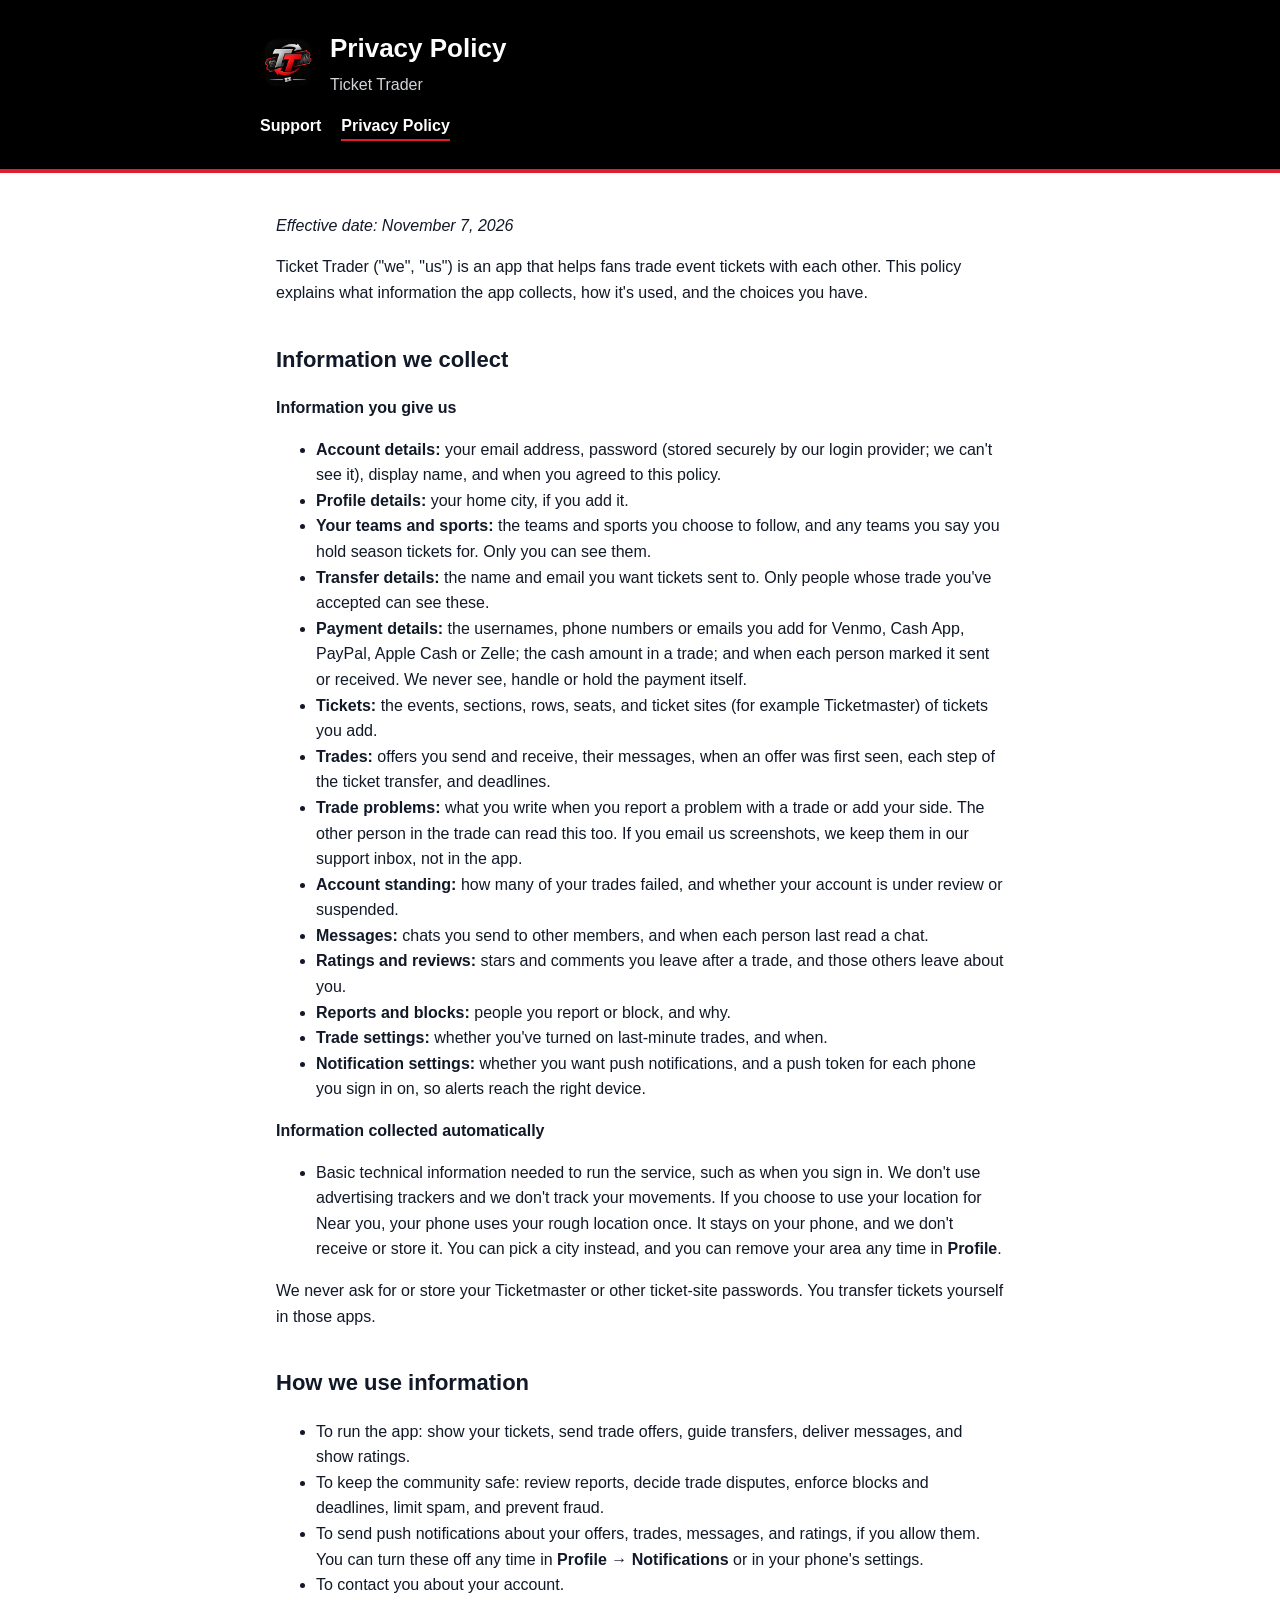
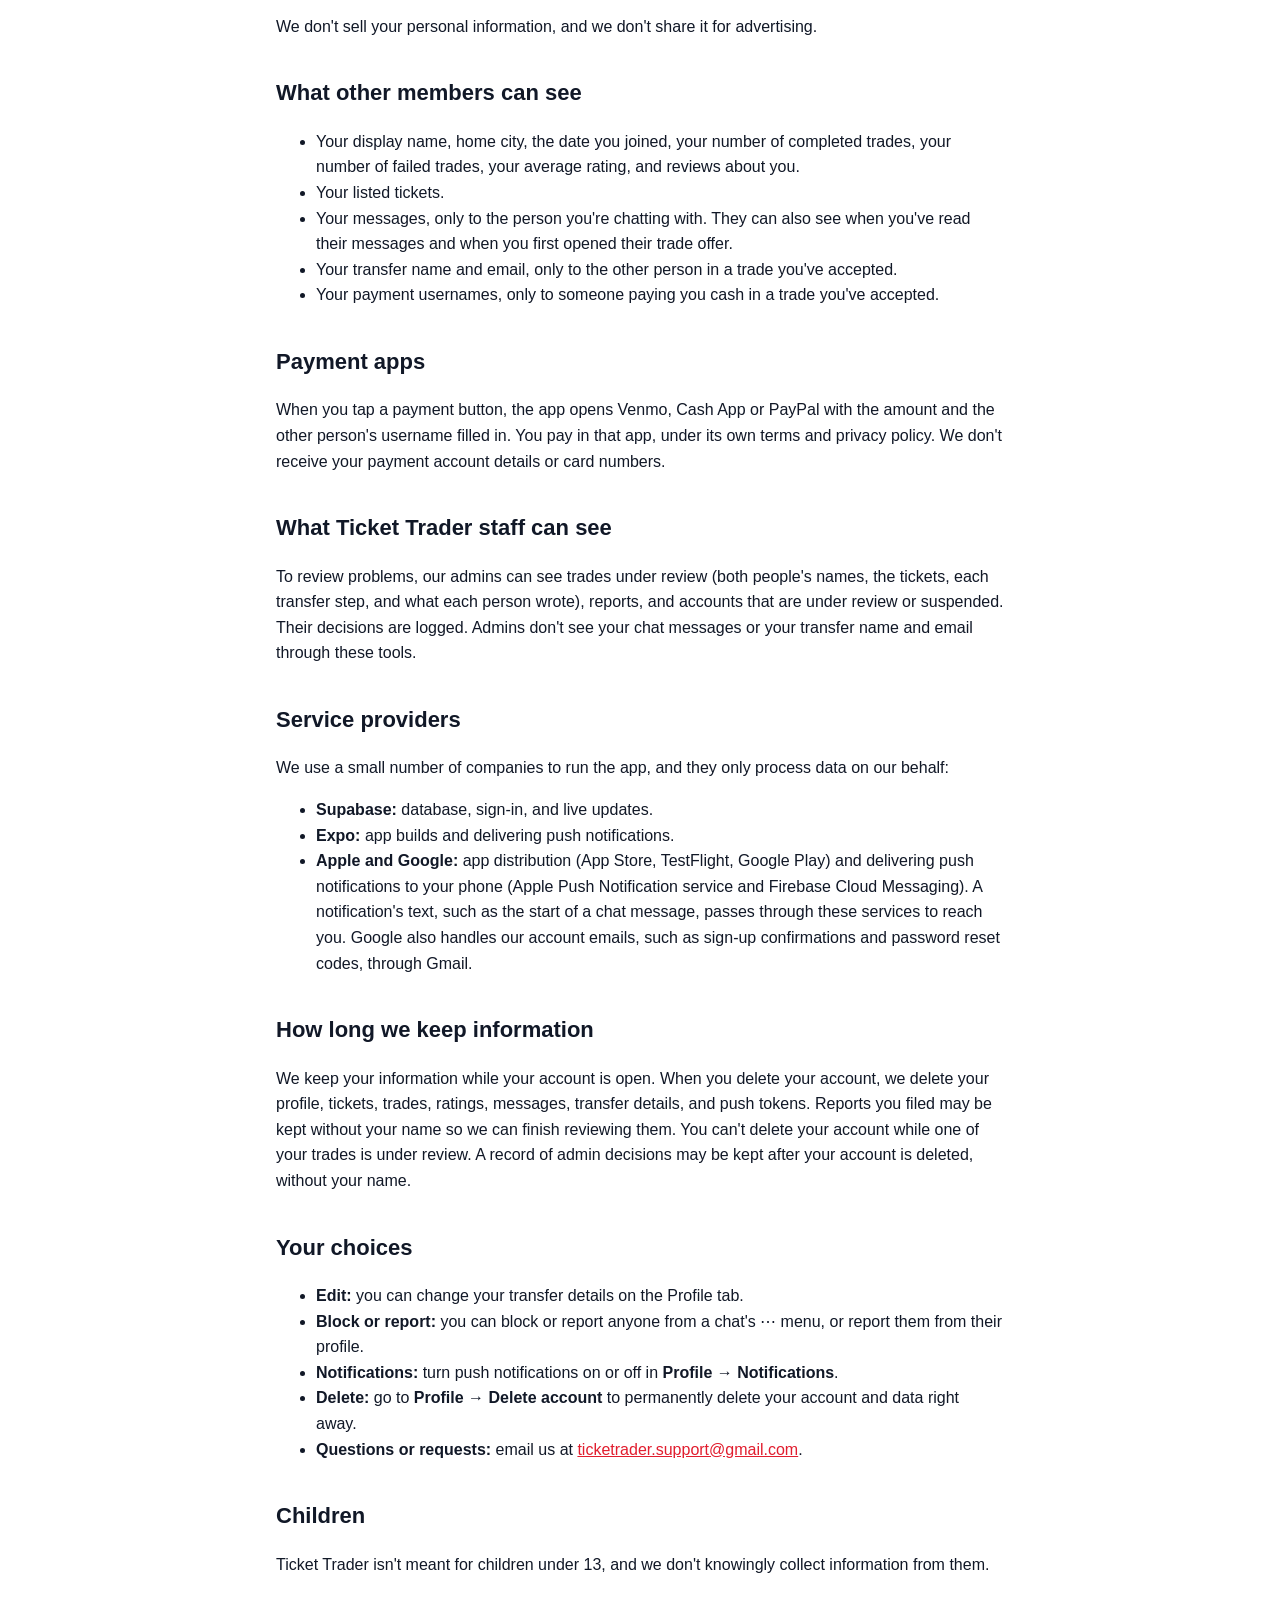
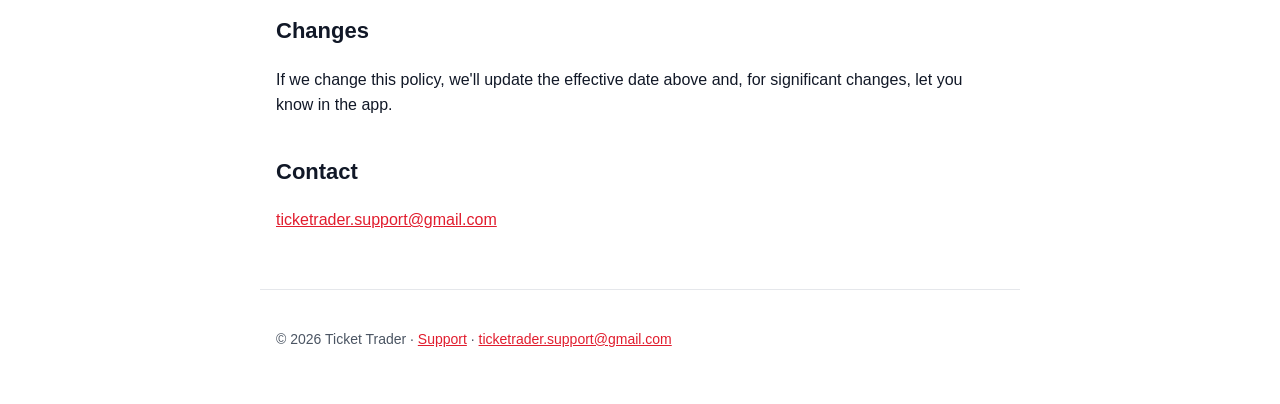
==== commit 2a6be64a: "Add files via upload" ====
--- a/privacy.html
+++ b/privacy.html
@@ -27,7 +27,7 @@
 
   <main>
     <!-- Generated from docs/privacy-policy.md in the app repo. Edit that file, then regenerate this page. -->
-    <p><em>Effective date: November 6, 2026</em></p>
+    <p><em>Effective date: November 7, 2026</em></p>
     <p>Ticket Trader ("we", "us") is an app that helps fans trade event tickets with each other. This policy explains what information the app collects, how it's used, and the choices you have.</p>
     <h2>Information we collect</h2>
     <p><strong>Information you give us</strong></p>
@@ -36,6 +36,7 @@
       <li><strong>Profile details:</strong> your home city, if you add it.</li>
       <li><strong>Your teams and sports:</strong> the teams and sports you choose to follow, and any teams you say you hold season tickets for. Only you can see them.</li>
       <li><strong>Transfer details:</strong> the name and email you want tickets sent to. Only people whose trade you've accepted can see these.</li>
+      <li><strong>Payment details:</strong> the usernames, phone numbers or emails you add for Venmo, Cash App, PayPal, Apple Cash or Zelle; the cash amount in a trade; and when each person marked it sent or received. We never see, handle or hold the payment itself.</li>
       <li><strong>Tickets:</strong> the events, sections, rows, seats, and ticket sites (for example Ticketmaster) of tickets you add.</li>
       <li><strong>Trades:</strong> offers you send and receive, their messages, when an offer was first seen, each step of the ticket transfer, and deadlines.</li>
       <li><strong>Trade problems:</strong> what you write when you report a problem with a trade or add your side. The other person in the trade can read this too. If you email us screenshots, we keep them in our support inbox, not in the app.</li>
@@ -65,7 +66,10 @@
       <li>Your listed tickets.</li>
       <li>Your messages, only to the person you're chatting with. They can also see when you've read their messages and when you first opened their trade offer.</li>
       <li>Your transfer name and email, only to the other person in a trade you've accepted.</li>
+      <li>Your payment usernames, only to someone paying you cash in a trade you've accepted.</li>
     </ul>
+    <h2>Payment apps</h2>
+    <p>When you tap a payment button, the app opens Venmo, Cash App or PayPal with the amount and the other person's username filled in. You pay in that app, under its own terms and privacy policy. We don't receive your payment account details or card numbers.</p>
     <h2>What Ticket Trader staff can see</h2>
     <p>To review problems, our admins can see trades under review (both people's names, the tickets, each transfer step, and what each person wrote), reports, and accounts that are under review or suspended. Their decisions are logged. Admins don't see your chat messages or your transfer name and email through these tools.</p>
     <h2>Service providers</h2>
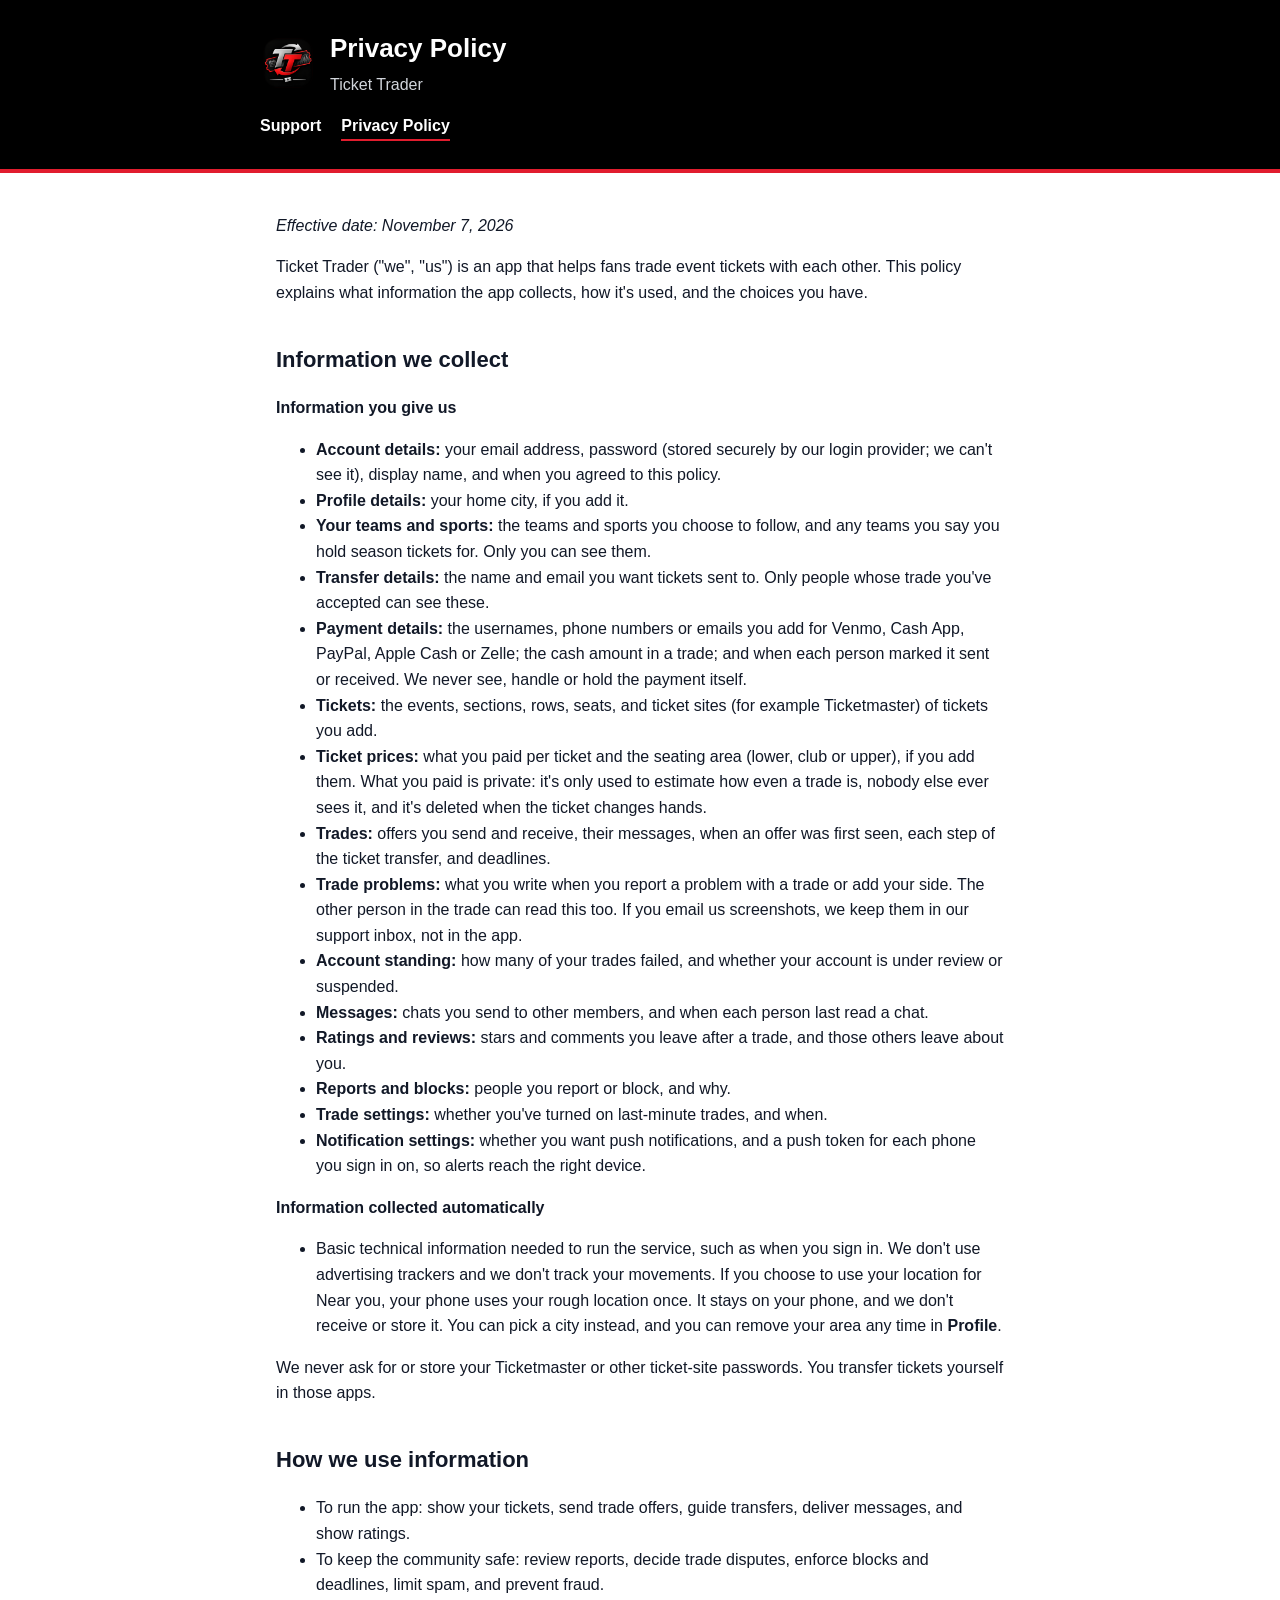
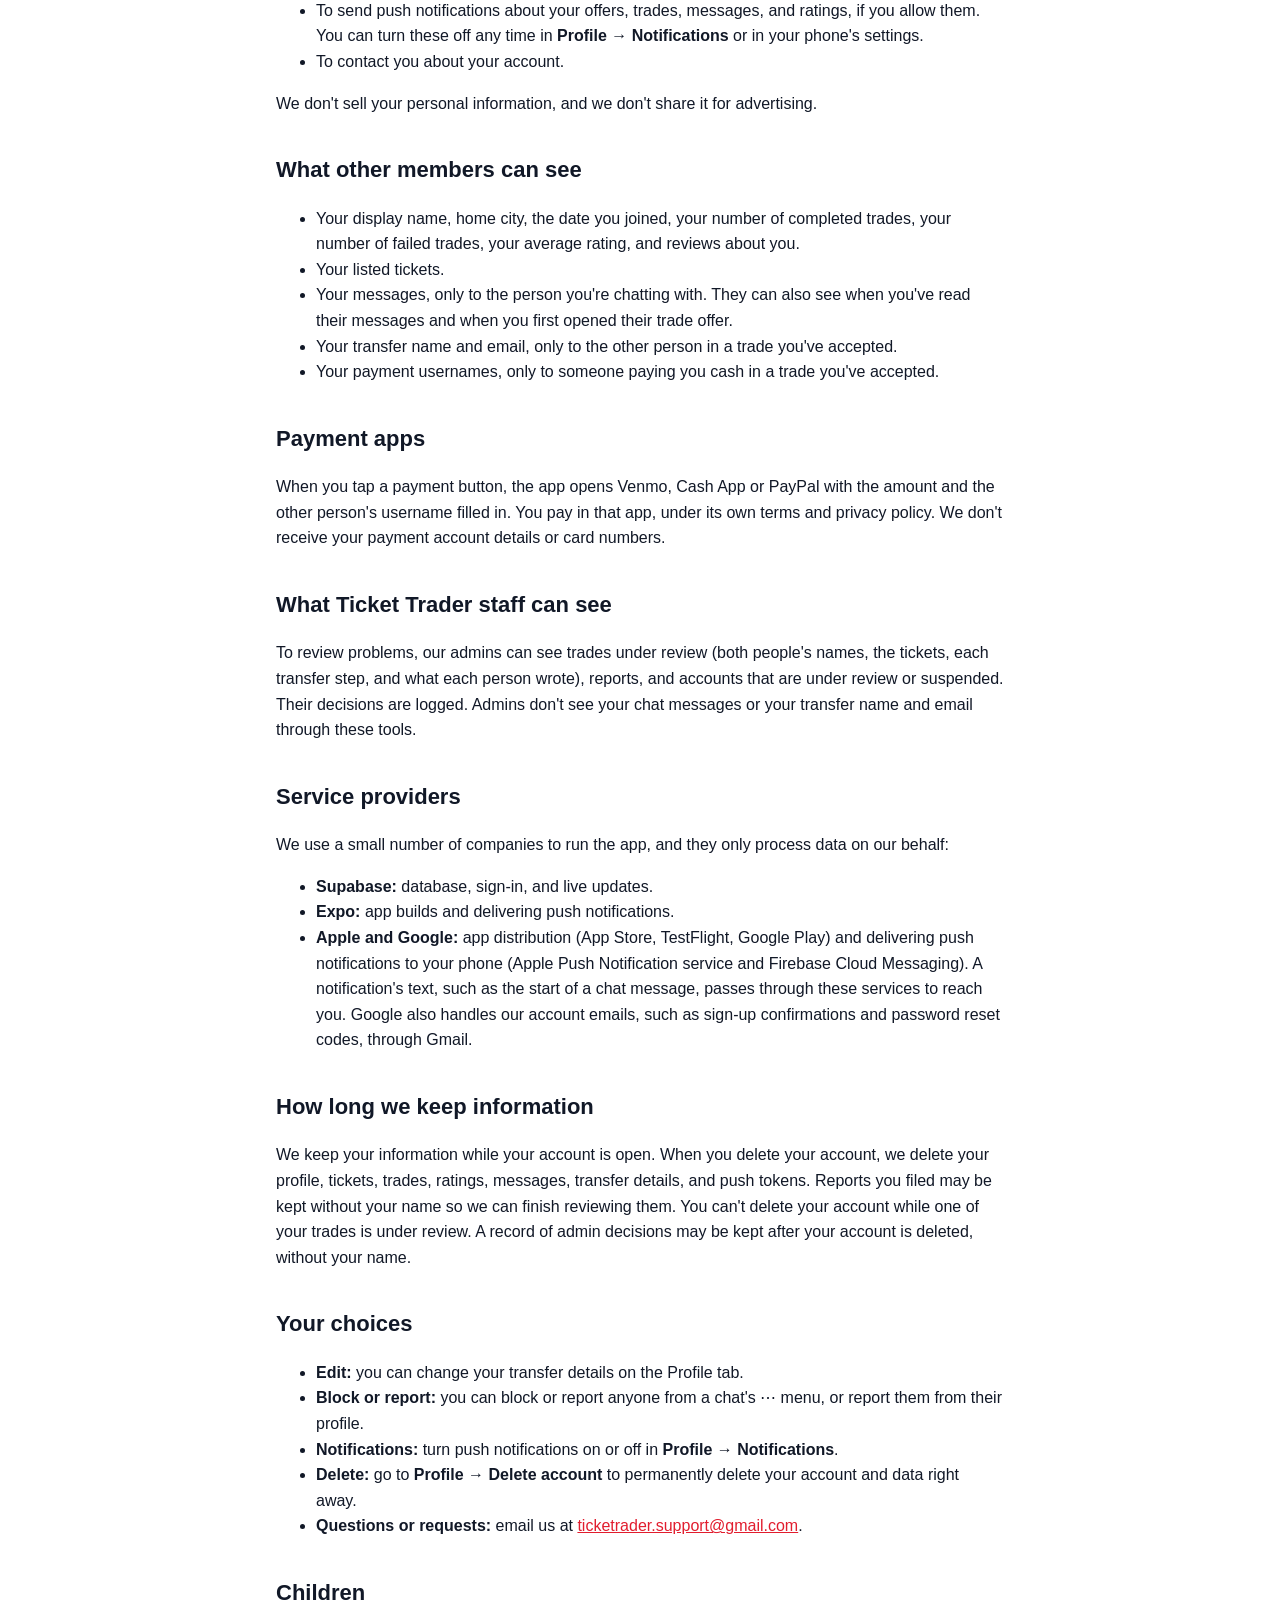
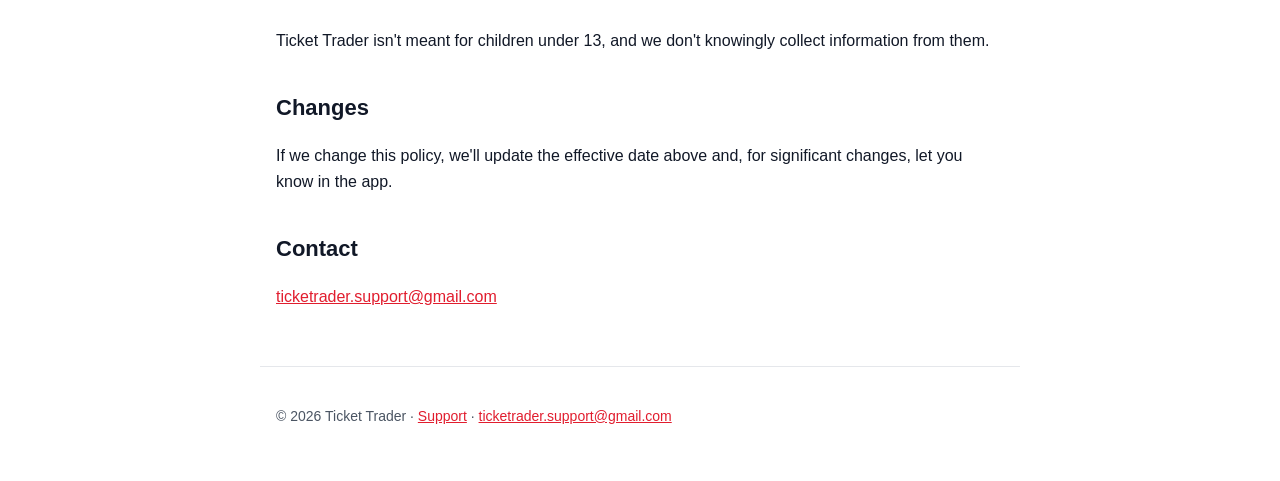
==== commit ae8d2407: "Add files via upload" ====
--- a/privacy.html
+++ b/privacy.html
@@ -38,6 +38,7 @@
       <li><strong>Transfer details:</strong> the name and email you want tickets sent to. Only people whose trade you've accepted can see these.</li>
       <li><strong>Payment details:</strong> the usernames, phone numbers or emails you add for Venmo, Cash App, PayPal, Apple Cash or Zelle; the cash amount in a trade; and when each person marked it sent or received. We never see, handle or hold the payment itself.</li>
       <li><strong>Tickets:</strong> the events, sections, rows, seats, and ticket sites (for example Ticketmaster) of tickets you add.</li>
+      <li><strong>Ticket prices:</strong> what you paid per ticket and the seating area (lower, club or upper), if you add them. What you paid is private: it's only used to estimate how even a trade is, nobody else ever sees it, and it's deleted when the ticket changes hands.</li>
       <li><strong>Trades:</strong> offers you send and receive, their messages, when an offer was first seen, each step of the ticket transfer, and deadlines.</li>
       <li><strong>Trade problems:</strong> what you write when you report a problem with a trade or add your side. The other person in the trade can read this too. If you email us screenshots, we keep them in our support inbox, not in the app.</li>
       <li><strong>Account standing:</strong> how many of your trades failed, and whether your account is under review or suspended.</li>
